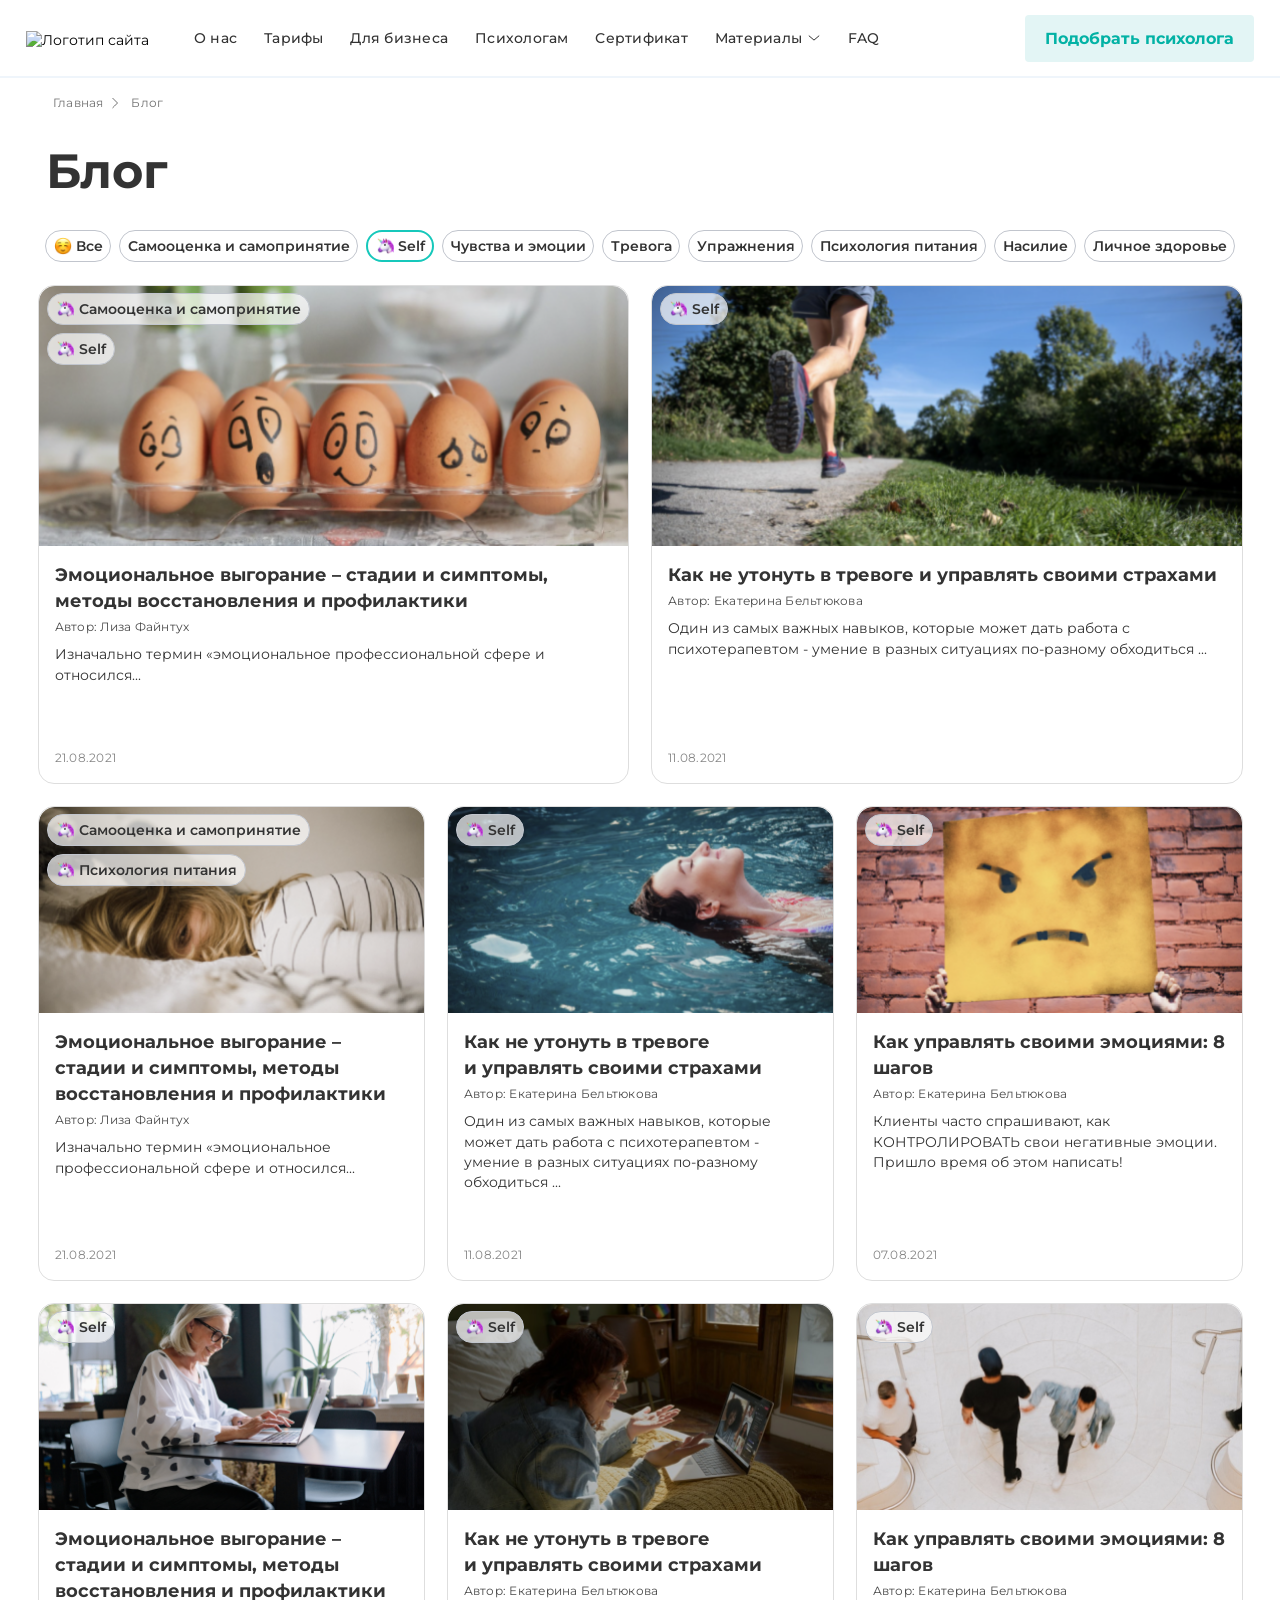
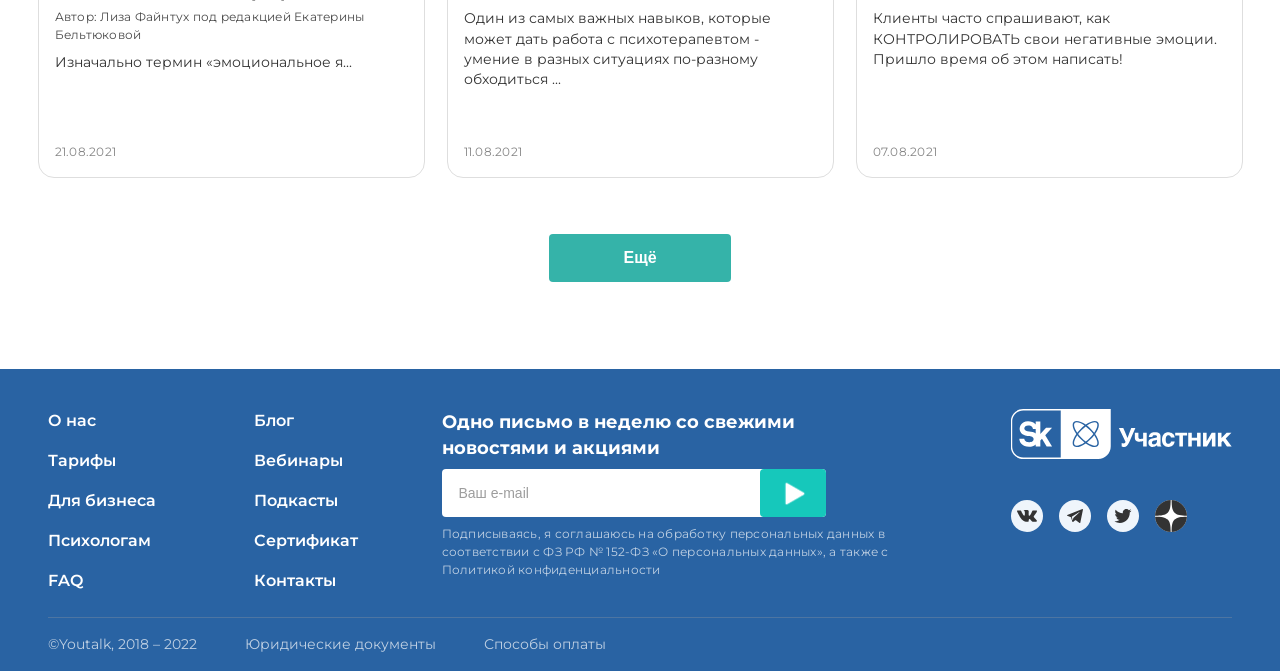
==== index.html @ e97cfcea "initial commit" ====
﻿<!DOCTYPE html>
<html lang="ru">
<head>
    <meta charset="UTF-8">
    <meta name="viewport" content="width=device-width, initial-scale=1.0">
    <title>YouTalk</title>
    <link rel="preconnect" href="https://fonts.googleapis.com">
    <link rel="preconnect" href="https://fonts.gstatic.com" crossorigin>
    <link href="https://fonts.googleapis.com/css2?family=Montserrat:ital,wght@0,100;0,200;0,300;0,400;0,500;0,600;0,700;0,800;0,900;1,100;1,200;1,300;1,400;1,500;1,600;1,700;1,800;1,900&display=swap" rel="stylesheet">
    <link rel="stylesheet" href="./css/header.css">
    <link rel="stylesheet" href="./css/index.css">
    <link rel="stylesheet" href="./css/footer.css">
</head>
<body>
    <header>
        <div class="header">
            <div class="header__logo-container">
                <img src="assets/youtalk.svg" alt="Логотип сайта" class="header__site-logo">
            </div>
            <div class="header__adaptive-container " id="adaptive-container">
                <nav class="header__navbar">
                    <ul>
                        <li><a href="">О нас</a></li>
                        <li><a href="">Тарифы</a></li>
                        <li><a href="">Для бизнеса</a></li>
                        <li><a href="">Психологам</a></li>
                        <li><a href="">Сертификат</a></li>
                        <li><a href="">Материалы <img src="assets/dropdown-item.svg" alt="" class="dropdown-item"></a>
                            <div class="header__dropdown">
                                <a href="" class="header__dropdown-link">Ссылка 1</a>
                                <a href="" class="header__dropdown-link">Ссылка 2</a>
                                <a href="" class="header__dropdown-link">Ссылка 3</a>
                            </div>
                        </li>
                        <li><a href="">FAQ</a></li>
                    </ul>
                </nav>
                <button class="header__btn">Подобрать психолога</button>
            </div>
            <div class="header__adaptive-link"><img src="assets/Vector.svg" alt="Кнопка дял демонстрации ссылок навигации сайта"></div>
        </div>
    </header>
    <main>
        <div class="main__nav">
            <a href="">Главная</a>
            <img src="assets/right.svg" alt="Следующая страница">
            <a href="index.html">Блог</a>
        </div>
        <h1 class="main__title">Блог</h1>
        <div class="category-container">
            <div class="category-container__category"><img src="assets/smiling-face_263a-fe0f.png" alt="Милый смайлик"> Все</div>
            <div class="category-container__category">Самооценка и самопринятие</div>
            <div class="category-container__category"><img src="assets/unicorn_1f984.png" alt="Смайлик единорога">Self</div>
            <div class="category-container__category">Чувства и эмоции</div>
            <div class="category-container__category">Тревога</div>
            <div class="category-container__category">Упражнения</div>
            <div class="category-container__category">Психология питания</div>
            <div class="category-container__category">Насилие</div>
            <div class="category-container__category">Личное здоровье</div>
        </div>
        <section class="card-container">
            <a href="article.html">
                <article class="card">
                    <img src="assets/Rectangle.png" alt="Обложка карточки статьи" class="card__card-img">
                    <img src="assets/Rectangle (6).png" alt="Обложка карточки статьи" class="card__card-img ip">
                    <img src="assets/Rectangle (8).png" alt="Обложка карточки статьи" class="card__card-img im">
                    <img src="assets/Rectangle (10).png" alt="Обложка карточки статьи" class="card__card-img i11">
                    <img src="assets/Rectangle (14).png" alt="Обложка карточки статьи" class="card__card-img is">
                    <div class="card__text-container">
                        <h3 class="card__title">Эмоциональное выгорание &ndash; стадии и симптомы, методы восстановления и профилактики</h3>
                        <p class="card__author">Автор: Лиза Файнтух</p>
                        <p class="card__description">Изначально термин «эмоциональное профессиональной сфере и относился...</p>
                    </div> 
                    <p class="card__date">21.08.2021</p>
                    <div class="card__category-container">
                        <div class="card__category"><img src="assets/unicorn_1f984.png" alt="Смайлик единорога">Самооценка и самопринятие</div>
                        <div class="card__category"><img src="assets/unicorn_1f984.png" alt="Смайлик единорога">Self</div>
                    </div>
                </article>
            </a>
            <a href="article.html">
                <article class="card">
                    <img src="assets/Rectangle (1).png" alt="Обложка карточки статьи" class="card__card-img">
                    <img src="assets/Rectangle (7).png" alt="Обложка карточки статьи" class="card__card-img ip">
                    <img src="assets/Rectangle (9).png" alt="Обложка карточки статьи" class="card__card-img im">
                    <img src="assets/Rectangle (11).png" alt="Обложка карточки статьи" class="card__card-img i11"> 
                    <img src="assets/Rectangle (13).png" alt="Обложка карточки статьи" class="card__card-img is">
                    <div class="card__text-container">
                        <h3 class="card__title">Как не утонуть в тревоге и управлять своими страхами</h3>
                        <p class="card__author">Автор: Екатерина Бельтюкова</p>
                        <p class="card__description">Один из самых важных навыков, которые может дать работа с психотерапевтом - умение в разных ситуациях по-разному обходиться ...</p>
                    </div>
                    <p class="card__date">11.08.2021</p>
                    <div class="card__category-container">
                        <div class="card__category"><img src="assets/unicorn_1f984.png" alt="Смайлик единорога">Self</div>
                    </div>
                </article>
            </a>
            <a href="article.html">
                <article class="card">
                    <img src="assets/Image (2).png" alt="Обложка карточки статьи" class="card__card-img">
                    <div class="card__text-container">
                        <h3 class="card__title">Эмоциональное выгорание &ndash; стадии и симптомы, методы восстановления и профилактики</h3>
                        <p class="card__author">Автор: Лиза Файнтух</p>
                        <p class="card__description">Изначально термин «эмоциональное профессиональной сфере и относился...</p>
                    </div>
                    <p class="card__date">21.08.2021</p>
                    <div class="card__category-container">
                        <div class="card__category"><img src="assets/unicorn_1f984.png" alt="Смайлик единорога">Самооценка и самопринятие</div>
                        <div class="card__category"><img src="assets/unicorn_1f984.png" alt="Смайлик единорога">Психология питания</div>
                    </div>
                </article>
            </a>
            <a href="article.html">
                <article class="card">
                    <img src="assets/Rectangle (2).png" alt="Обложка карточки статьи" class="card__card-img">
                    <div class="card__text-container">
                        <h3 class="card__title">Как не утонуть в тревоге <br>и управлять своими страхами</h3>
                        <p class="card__author">Автор: Екатерина Бельтюкова</p>
                        <p class="card__description">Один из самых важных навыков, которые может дать работа с психотерапевтом - умение в разных ситуациях по-разному обходиться ...</p>
                    </div>
                    <p class="card__date">11.08.2021</p>
                    <div class="card__category-container">
                        <div class="card__category"><img src="assets/unicorn_1f984.png" alt="Смайлик единорога">Self</div>
                    </div>
                </article>
            </a>
            <a href="article.html">
                <article class="card">
                    <img src="assets/Rectangle (3).png" alt="Обложка карточки статьи" class="card__card-img">
                    <div class="card__text-container">
                        <h3 class="card__title">Как управлять своими эмоциями: 8 шагов</h3>
                        <p class="card__author">Автор: Екатерина Бельтюкова</p>
                        <p class="card__description">Клиенты часто спрашивают, как КОНТРОЛИРОВАТЬ свои негативные эмоции. Пришло время об этом написать!</p>
                    </div>
                    <p class="card__date">07.08.2021</p>
                    <div class="card__category-container">
                        <div class="card__category"><img src="assets/unicorn_1f984.png" alt="Смайлик единорога">Self</div>
                    </div>
                </article>
            </a>
            <a href="article.html">
                <article class="card">
                    <img src="assets/Rectangle (4).png" alt="Обложка карточки статьи" class="card__card-img">
                    <div class="card__text-container">
                        <h3 class="card__title">Эмоциональное выгорание &ndash; стадии и симптомы, методы восстановления и профилактики</h3>
                        <p class="card__author">Автор: Лиза Файнтух под редакцией  Екатерины Бельтюковой</p>
                        <p class="card__description">Изначально термин «эмоциональное я...</p>
                    </div>
                    <p class="card__date">21.08.2021</p>
                    <div class="card__category-container">
                        <div class="card__category"><img src="assets/unicorn_1f984.png" alt="Смайлик единорога">Self</div>
                    </div>
                </article>
            </a>
            <a href="article.html">
                <article class="card">
                    <img src="assets/Image (3).png" alt="Обложка карточки статьи" class="card__card-img">
                    <div class="card__text-container">
                        <h3 class="card__title">Как не утонуть в тревоге <br>и управлять своими страхами</h3>
                        <p class="card__author">Автор: Екатерина Бельтюкова</p>
                        <p class="card__description">Один из самых важных навыков, которые может дать работа с психотерапевтом - умение в разных ситуациях по-разному обходиться ...</p>
                    </div>
                    <p class="card__date">11.08.2021</p>
                    <div class="card__category-container">
                        <div class="card__category"><img src="assets/unicorn_1f984.png" alt="Смайлик единорога">Self</div>
                    </div>
                </article>
            </a>
            <a href="article.html">
                <article class="card">
                    <img src="assets/Image (4).png" alt="Обложка карточки статьи" class="card__card-img">
                    <div class="card__text-container">
                        <h3 class="card__title">Как управлять своими эмоциями: 8 шагов</h3>
                        <p class="card__author">Автор: Екатерина Бельтюкова</p>
                        <p class="card__description">Клиенты часто спрашивают, как КОНТРОЛИРОВАТЬ свои негативные эмоции. Пришло время об этом написать!</p>
                    </div>
                    <p class="card__date">07.08.2021</p>
                    <div class="card__category-container">
                        <div class="card__category"><img src="assets/unicorn_1f984.png" alt="Смайлик единорога">Self</div>
                    </div>
                </article>
            </a>
        </section>
        <div class="main__btn-container">
            <button class="main__btn">Ещё</button>
        </div>
    </main>
    <footer>
        <div class="footer-container">
            <div class="footer-container__top-links">
                <nav class="footer-container__nav-footer">
                    <ul>
                        <div class="footer-container__left-col">
                            <li class="footer-container__nav-item"><a href="" class="footer-container__nav-link">О нас</a></li>
                            <li class="footer-container__nav-item"><a href="" class="footer-container__nav-link">Тарифы</a></li>
                            <li class="footer-container__nav-item"><a href="" class="footer-container__nav-link">Для бизнеса</a></li>
                            <li class="footer-container__nav-item"><a href="" class="footer-container__nav-link">Психологам</a></li>
                            <li class="footer-container__nav-item"><a href="" class="footer-container__nav-link">FAQ</a></li>
                        </div>
                        <div class="footer-container__right-col">
                            <li class="footer-container__nav-item"><a href="" class="footer-container__nav-link">Блог</a></li>
                            <li class="footer-container__nav-item"><a href="" class="footer-container__nav-link">Вебинары</a></li>
                            <li class="footer-container__nav-item"><a href="" class="footer-container__nav-link">Подкасты</a></li>
                            <li class="footer-container__nav-item"><a href="" class="footer-container__nav-link">Сертификат</a></li>
                            <li class="footer-container__nav-item"><a href="" class="footer-container__nav-link">Контакты</a></li>
                        </div>
                    </ul>
                </nav>
                <div class="footer-container__input-group">
                    <label for="FormEmail" class="footer-container__input-label">Одно письмо в неделю со свежими новостями и акциями</label>
                    <div class="footer-container__input-container">
                        <input type="email" placeholder="Ваш e-mail" id="FormEmail" class="footer-container__input">
                        <button type="submit" class="footer-container__btn">
                            <img src="assets/icons8-clip-91.png" alt="Кнопка 'Отправить данные' ">        
                        </button>
                    </div>
                    <p class="footer-container__input-description">Подписываясь, я соглашаюсь на обработку персональных данных в соответствии с ФЗ РФ № 152-ФЗ «О персональных данных», а также с Политикой конфиденциальности</p>
                </div>
                <div class="footer-container__member-container">
                    <img src="assets/sk.svg" alt="">
                    <div class="footer-container__social-container">
                        <div><a href="https://vk.com/" target="_blank"><img src="assets/Frame.svg" alt="Ссылка на сайт 'VK' " class="footer-container__socicon"></a></div>
                        <div><a href="https://web.telegram.org/k/" target="_blank"><img src="assets/Frame (1).svg" alt="Ссылка на сайт 'Telegram'" class="footer-container__socicon"></a></div>
                        <div><a href="https://twitter.com/" target="_blank"><img src="assets/Frame (2).svg" alt="Ссылка на сайт 'Twitter' " class="footer-container__socicon"></a></div>
                        <div><a href="https://dzen.ru/" target="_blank"><img src="assets/Frame (3).svg" alt="Ссылка на сайт 'Яндекс Дзен' " class="footer-container__socicon"></a></div>
                    </div>
                </div>
            </div>
            <div class="footer-container__bottom-links">
                <div class="footer-container__ps">&copy;Youtalk, 2018 &ndash; 2022</div>
                <a href="" class="footer-container__link">Юридические документы</a>
                <a href="" class="footer-container__link">Способы оплаты</a>
            </div>
        </div>
    </footer>
</body>
</html>
---- css/header.css ----
header {
    height: 76px;
    border-bottom: 0.195vmax solid #EFF5FB;
    width: 100vw;
}
.header {
    display: flex;   
    justify-content: center;
    align-items: center;
    height: 100%; 
    width: 100%;
    gap: 3.54vw;
}
.header__adaptive-container { 
    display: flex; 
    gap: 11.39vw;
}
.header__logo-container > img { 
    margin-top: 4px;
}
.header__navbar { 
    align-self: center; 
}
.header__navbar > ul {
    display: flex;
    flex-flow: row nowrap;
    list-style: none;
    white-space: nowrap;
    gap: 2.1vw;
    padding: 0; 
}

.header__navbar > ul > li > a {
    text-decoration: none;
    color: #333;
    font-weight: 500;
    font-size: 1rem;
    letter-spacing: 0.25px;
}
.header__navbar ul li:nth-last-of-type(2) > a {
    display: flex;
    gap: 5px;
}
.header__btn { 
    align-self: center;
    white-space: nowrap;
    color: #03B2A5;
    background-color: #E3F5F5;
    padding: 14px 20px;
    border: none;
    font-family: 'Montserrat';
    font-size: 16px;
    font-weight: 700;
    border-radius: 4px;
     
}
.header__btn:hover {
    background-color: #daecec;
    cursor: pointer;
}
.header__dropdown  {
    display: none;
    position: absolute;
    top: 1.2vw;
    background-color: #f9f9f9;
    min-width: 9vw;
    z-index: 1;
}
.header__dropdown a {
    color: black;
    padding: 12px 16px;
    text-decoration: none;
    display: block;
}
.dropdown-item {
    width: 14px;  
}
.header__dropdown  a:hover {background-color: #f1f1f1}
.header__navbar > ul >li:nth-last-of-type(2):hover .header__dropdown {
    display: block;
}  
.header__navbar > ul >li:nth-last-of-type(2):active .header__dropdown {
    display: block;
}
.header__adaptive-link {
    display: none;
}  
@media screen and (max-width: 1160px)  {
    header {
        height: 76px;
    }
    .header__adaptive-container {
        gap: 8vw;
    }
    .header__navbar {
        left: 0vw; 
    }
    .header__navbar > ul {
        gap: 1.5vw;
    }
    .header__btn {
        left: 3.5vw;
    } 
}
@media screen and (max-width: 1025px) { 
    .header {
        gap: 3.4vw;
    }
    .header__adaptive-container {
        gap: 2.9vw !important;
    }
    .header__navbar > ul {
        gap: 16px;
    }
} 
@media screen and (max-width: 965px)   {

    .header__adaptive-link {
        display: inherit;
        position: absolute;
        right: 33px;
        z-index: 2;
        width: 18px;
        height: 14px;
    }
    .header {
        justify-content: flex-start;
    }
    .header__logo-container {
        right: 0;
        position: relative;
        left: 20px;
    } 
    .header__adaptive-container {
        display: none;
    }
    .active {
        display: flex;
        flex-direction: column;
        position: fixed;
        left: 0;
        top: 0vw;
        height: 100vh;
        z-index: 2;
        background-color: #fff;
        width: 100vw;  
        
    }
    .header__navbar > ul {
        flex-direction: column; 
        gap: 4vmax;
        width: min-content;
        align-items: baseline;
        margin-top: 10vw;
    }  
    .header__btn {
       
        width: min-content;
        margin-top: 5vw;
    } 
}
@media screen and (max-width: 455px) {
    header {
        height: 72px;
    }
    .header {
        width: 100vw;
    }
    .header__site-logo {
        height: 34px ;
        width: 48px;
    }
    .header__logo-container {
        left: 24px;
    }
    .header__adaptive-link {
        right: 35px;
    }
}
@media screen and (max-width: 321px ) {
    header {
        height: 56px;
    }
    .header__logo-container {
        left: 16px;
        margin-top: 3px;
    }
    .header__adaptive-link {
        right: 17px;
    }
 
}
---- css/index.css ----
body {
    margin: 0;
    background: #fff;
    font-family: 'Montserrat';
    overflow-x: hidden;
}
html {
    font-size: 14px;
}

main { 
    display: flex;
    flex-flow: column nowrap;  
    justify-content: center;
    margin: 0 auto;
    max-width: 1205px;
    /*background: linear-gradient(180deg, rgb(255, 255, 255) 13.8%, rgb(239, 245, 251) 1%);*/
}
.main__nav {
    display: flex;
    flex-flow: row nowrap;
    gap: 8px;
    position: relative;
    top: 16px;
    justify-content: flex-start;
    left: 1.2vw;
    width: fit-content; 
} 
.main__nav a {
    text-decoration: none;
    color: rgba(51, 51, 51, 0.70);
    font-size: 12px;
    font-weight: 400;
    letter-spacing: 0.25px;
    line-height: 150%;
}
.main__nav img {
    margin-left: -4.25px;
}
.main__title {
    color: var(--text-primary, #333);
    font-size: 48px;
    font-weight: 700;
    line-height: 56px; 
    position: relative;
    top: 15px;
    display: flex;
    width: 90%;
    left: 0.7vw;
}
.category-container {
    display: flex;
    justify-content: flex-start;
    margin: 0 auto;
    flex-flow: row wrap;
    gap: 8px;
    position: relative;
    top: 14px;
 
}

.category-container__category {
    color: #333; 
    font-size: 14px; 
    font-weight: 600;
    padding: 5px 7.5px;
    border-radius: 24px;
    border: 1px solid #C1C5CD;
    display: flex;
    align-items: center; 
}
.category-container__category img {
    width: 18px ;
    height: 18px ;
}
.category-container__category:hover {
    border: 1px solid #16C8BB;
    outline: 1px solid #16C8BB;
    cursor: pointer;
}
.category-container__category:nth-of-type(3), .category-container__category:nth-of-type(3):hover {
    border: 2px solid #16C8BB;
    outline: none;
}
.category-container__category:nth-of-type(1),.category-container__category:nth-of-type(3) {
    gap: 4px;
}
.card-container > a {
    text-decoration: none;
}
.ip, .im, .i11, .is {
    display: none;
}
.card__title {
    color: var(--text-primary, #333);
    font-size: 18px; 
    font-weight: 700;
    line-height: 26px;  
    margin: 0;
    position: relative;
    top: 11px;
}
.card__author {
    color: #494949; 
    font-size: 12px; 
    font-weight: 400;
    line-height: 1.5em;  
    letter-spacing: 0.25px;
    margin: 0;
    position: relative;
    top: 15px;
}
.card__description {
    color: var(--text-primary, #333); 
    font-size: 14px; 
    font-weight: 400;
    line-height: 1.45em;  
    margin: 0;
    position: relative;
    top: 23px;
}
.card__date {
    color: #868686; 
    font-size: 12px; 
    font-weight: 400;
    line-height: 1.5em; 
    letter-spacing: 0.25px;
    position: absolute;
    bottom: 16px;
    left: 16px;
    margin: 0;
}
.card {
    height: 475px;
    width: 384px;
    border: 1px solid #DEDEDE;
    border-radius: 16px;
    position: relative; 
}
.card-container > a:nth-of-type(1) > .card, .card-container > a:nth-of-type(2) > .card {
    width: 588px ;
    height: 499px; 
}
.card-container > a:nth-of-type(1) > .card > .card__card-img, .card-container > a:nth-of-type(2) > .card > .card__card-img {
    width: 100%;
    height: 52%;
} 
.card-container > a:active > .card {
    border-radius: 16px; 
    border: 1px solid #16C8BB;
    outline: 2px solid #16C8BB;
}
.card-container > a:active {
    border-radius: 16px; 
    border: 1px solid #16C8BB;
    outline: 2px solid #16C8BB; 
}
.card-container > a:focus-visible {
    border-radius: 16px; 
    border: 1px solid #16C8BB;
    outline: 2px solid #16C8BB; 
}
.card-container > a:focus-visible > .card {
    border: 1px solid #16C8BB;
    border-radius: 16px;
} 
.card-container {
    display: flex;
    flex-flow: row wrap;
    justify-content: center;
    gap: 22px;
    position: relative;
    top: 37px;
    left: 10px;
    margin: 0 auto;
    max-width: 1205px;
}
.card__card-img {
    width: 100%;
    height: 54.5%;
    border-radius: 16px 16px 00 00 ;
    object-fit:cover;
}
.card__text-container {
    width: 93%;
    position: relative;
    left: 16px;
}
.card__category {
    color: #333; 
    font-size: 14px; 
    font-weight: 600; 
    background-color: #ffffffb3;
    display: flex;
    align-items: center;
    gap: 5px;
    padding: 6px 8px;
    border-radius: 24px;
    border: 1px solid #C1C5CD;
    width: fit-content;
}
.card__category img {
    width: 18px !important;
    height: 18px !important; 
}
.card__category-container {
    display: flex;
    flex-flow: column nowrap;
    gap: 8px;
    position: absolute;
    top: 7px;
    left: 8px;
}
.main__btn {
    font-size: 'Montserrat', sans-serif;
    color: #FFF;
    font-size: 16px; 
    font-weight: 700;
    line-height: 24px;
    border-radius: 4px;
    background: var(--Primary-400, #35B3A9);
    border: none;
    width: 182px;
    height: 48px;
}
.main__btn:hover {
    background-color: #37a39a;
    cursor: pointer;
}
.main__btn-container {
    display: flex;
    justify-content: center;
    position: relative;
    top: 93px;
}

@media screen and (max-width: 1025px) {
    body::-webkit-scrollbar {
        width: 2px; 
    }
    body::-webkit-scrollbar-track {
        background: rgb(255, 255, 255);     
    }
    body::-webkit-scrollbar-thumb {
        background-color: rgb(99, 99, 99);    
        border-radius: 20px;       
    }
    .main__nav {
        top: 13.5px;
    }
    main {
        width: 96vw;
    }
    .main__title {
        left: 1.25vw;
        top: 22px;
    }
    .card-container {
        left: 0;
        top: 47.3px;
        gap: 24px;
    }
    .category-container {
        padding-left: 1.1vw;
        top: 21.5px;
    }
    .card-container > a:nth-of-type(1) > .card , .card-container > a:nth-of-type(2) > .card {
        width: 468px;
        height: 499px;  
    }
    .card-container > a:nth-of-type(1) > .card > .card__card-img, .card-container > a:nth-of-type(2) > .card > .card__card-img {
        display: none;
    }
    .card-container > a:nth-of-type(1) > .card > .ip, .card-container > a:nth-of-type(2) > .card > .ip {
        display: inherit;
    }
    .card {
        width: 304px;
        height: 458px;
    }
    .card__card-img {
        height: 45%;
        width: 100%;
    }   
    .main__btn-container {
        top: 80px;
    } 
}
@media screen and (max-width: 769px) {
    .category-container {
        padding-left: 5px;
    }
    .main__nav {
        left: 5px;
    }
    .main__title {
        left: 6px;
        top: 23px;
    }
    .card-container > a:nth-of-type(1) > .card , .card-container > a:nth-of-type(2) > .card {
        width: 94.79vw;
        height: 599px;  
    }
    .card-container > a:nth-of-type(1) > .card > .card__card-img, .card-container > a:nth-of-type(2) > .card > .card__card-img {
        height: 67.3%;
        display: none;
    } 
    .card-container > a:nth-of-type(1) > .card > .im, .card-container > a:nth-of-type(2) > .card > .im {
        display: inherit ;
    }

    .card-container {
        top: 48px;
    }
    .card {
        width: 352px;
        height: 446px;
    }
    
}
@media screen and (max-width: 455px) {
    .main__nav {
        left: 20px;
    }
    .main__title {
        font-size: 32px;
        top: 15.5px;
        left: 20px;
    }
    main {
        width: 100%;
    }
    .category-container {
        flex-flow: row nowrap;
        white-space: nowrap;
        overflow-y: scroll;
        width: 94%;
        padding: 0;
        top: 10px;
        left: 20px;
        margin: 0;
        
    }
    .card-container > a:nth-of-type(1) > .card > .card__card-img, .card-container > a:nth-of-type(2) > .card > .card__card-img {
        display: none; 
    }
    .card-container > a:nth-of-type(1) > .card > .i11, .card-container > a:nth-of-type(2) > .card > .i11 {
        display: inherit; 
        height: 44%;
    }
    
    .card {
        height: 466px !important;
        width: 90.34vw !important;
    }
    .card__card-img {
        height: 44.5%;
    }
    .card__text-container {
        top: 6px;
    }
    .card-container {
        top: 25px;
        gap: 16px;
    }
    .main__btn-container {
        top: 60px;
    } 
    
    .category-container__category > img {
        width: 18px;
        height: 18px;
    }
    .card__category > img {
        width: 18px;
        height: 18px;
    }
    
}
@media screen and (max-width:321px) {
    .main__nav {
        top: 23.25px;
        left: 16px;
    }
    .main__title {
        font-size: 24px;
        left: 16px;
        top: 20px;
    }
    .category-container {
        left: 15px;
        top: 15px;
    }
    .card {
        width: 90vw;
        height: 530px !important;
    }    
    .card-container > a:nth-of-type(1) > .card > .card__card-img, .card-container > a:nth-of-type(2) > .card > .card__card-img {
        display: none;
        height: 42%;
    }
    .card-container > a:nth-of-type(1) > .card > .is, .card-container > a:nth-of-type(2) > .card > .is{
        display: inherit; 
    }

    .card__category > img {
        width: 18px;
        height: 18px;
    }
    .card-container {
        top: 40px;
    }
    
    .category-container__category > img {
        width: 18px ;
        height: 18px ;
        
    }
}

/* Adaptive hardening for narrow viewports. */
@media screen and (max-width: 769px) {
    main {
        width: 100%;
    }

    .card-container {
        width: min(100% - 32px, 728px);
        margin-left: auto;
        margin-right: auto;
        justify-content: center;
    }

    .card {
        width: 100%;
        max-width: 352px;
    }

    .card__card-img {
        width: 100%;
        max-width: 100%;
        object-fit: cover;
    }
}

@media screen and (max-width: 455px) {
    .card-container {
        width: calc(100% - 32px);
    }

    .card {
        max-width: none;
        width: 100%;
    }

    .category-container {
        width: calc(100% - 16px);
        margin-left: auto;
        margin-right: auto;
    }
}

/* Stable card layout: keeps article cards clickable and prevents text/date overlap. */
.card-container {
    display: grid;
    grid-template-columns: repeat(6, minmax(0, 1fr));
    width: 100%;
    left: 0;
    align-items: stretch;
}

.card-container > a {
    display: block;
    color: inherit;
    grid-column: span 2;
    min-width: 0;
}

.card-container > a:nth-of-type(1),
.card-container > a:nth-of-type(2) {
    grid-column: span 3;
}

.card-container > a > .card,
.card-container > a:nth-of-type(1) > .card,
.card-container > a:nth-of-type(2) > .card {
    display: flex;
    flex-direction: column;
    width: 100%;
    max-width: none;
    height: auto;
    min-height: 475px;
    box-sizing: border-box;
    overflow: hidden;
}

.card-container > a:nth-of-type(1) > .card,
.card-container > a:nth-of-type(2) > .card {
    min-height: 499px;
}

.card__card-img,
.card-container > a:nth-of-type(1) > .card > .card__card-img,
.card-container > a:nth-of-type(2) > .card > .card__card-img {
    flex: 0 0 206px;
    width: 100%;
    height: 206px;
}

.card-container > a:nth-of-type(1) > .card > .card__card-img,
.card-container > a:nth-of-type(2) > .card > .card__card-img {
    flex-basis: 260px;
    height: 260px;
}

.card__text-container {
    width: auto;
    left: auto;
    top: auto;
    padding: 16px 16px 0;
    box-sizing: border-box;
}

.card__title,
.card__author,
.card__description {
    top: auto;
}

.card__author {
    margin-top: 4px;
}

.card__description {
    margin-top: 8px;
}

.card__date {
    position: static;
    margin-top: auto;
    padding: 12px 16px 16px;
}

@media screen and (max-width: 1025px) {
    .card-container {
        grid-template-columns: repeat(6, minmax(0, 1fr));
    }

    .card-container > a > .card,
    .card-container > a:nth-of-type(1) > .card,
    .card-container > a:nth-of-type(2) > .card {
        width: 100%;
        height: auto;
        max-width: none;
    }
}

@media screen and (max-width: 769px) {
    .card-container {
        grid-template-columns: repeat(2, minmax(0, 1fr));
        width: calc(100% - 32px);
    }

    .card-container > a {
        grid-column: span 1;
    }

    .card-container > a:nth-of-type(1),
    .card-container > a:nth-of-type(2) {
        grid-column: span 2;
    }

    .card-container > a:nth-of-type(1) > .card,
    .card-container > a:nth-of-type(2) > .card {
        min-height: 599px;
    }

    .card-container > a:nth-of-type(1) > .card > .card__card-img,
    .card-container > a:nth-of-type(2) > .card > .card__card-img {
        flex-basis: 404px;
        height: 404px;
    }
}

@media screen and (max-width: 455px) {
    .card-container {
        grid-template-columns: 1fr;
        width: calc(100% - 32px);
        left: 0;
    }

    .card-container > a,
    .card-container > a:nth-of-type(1),
    .card-container > a:nth-of-type(2) {
        grid-column: span 1;
    }

    .card-container > a > .card,
    .card-container > a:nth-of-type(1) > .card,
    .card-container > a:nth-of-type(2) > .card {
        width: 100% !important;
        min-height: 466px;
    }

    .card__card-img,
    .card-container > a:nth-of-type(1) > .card > .card__card-img,
    .card-container > a:nth-of-type(2) > .card > .card__card-img {
        flex-basis: 206px;
        height: 206px;
    }
}
---- css/footer.css ----
footer {
    background: #2963A3; 
    top: 180px;
    position: relative;
    width: 100vw;  
} 
.footer-container {
    display: flex;
    flex-flow: column nowrap;
    flex-basis: content;  
    margin: 0 auto;
    width: fit-content;
}
.footer-container__nav-link {  
    font-size: 16px;
    font-weight: 600;
    line-height: 24px; 
    color: #FFF;
    text-decoration: none;
    white-space: nowrap;
}
.footer-container__nav-item {
    list-style: none;
    width: fit-content;
}
.footer-container__nav-footer > ul {
    display: flex;
    flex-flow: row nowrap;
    width: 100%;
    padding: 0;
    margin: 0;
    
    justify-content: space-between;
}
.footer-container__nav-footer {
    width: 310px;
    display: flex;
    
}
.footer-container__right-col,.footer-container__left-col {
    display: flex;
    flex-flow: column nowrap;
    gap: 16px;
} 
.footer-container__input-label {
    color: #FFF; 
    font-size: 18px;
    font-weight: 700;
    line-height: 26px;
    display: block; 
    width: 90%;
}
.footer-container__input-container {
    width: 384px;
    height: 48px;
    background-color: #FFF;
    display: flex;
    align-items: stretch;
    position: relative;
    border-radius: 4px;
    margin: 8px 0 ;
}
.footer-container__input{
    width: 75%;
    position: relative;
    left: 15px;
    border: 0;
    outline: 0;
}
.footer-container__input::placeholder {
    color: #9d9d9d; 
    font-size: 14px;
    font-weight: 400;
    line-height: 20px; 

}
.footer-container__btn {
    background-color: #16C8BB;
    border: none; 
    position: absolute;
    right: 0;
    top: 0;
    padding: 0;
    border-radius: 4px;
    width: 17%; 
    display: flex;
    justify-content: center;
    align-items: center;
    height: 100%;
}
.footer-container__btn > img {
    height: 45px;
}
.footer-container__btn:hover {
    background-color: #13ada3;
    cursor: pointer;
}
.footer-container__input-description { 
    font-size: 12px;
    font-weight: 400;
    line-height: 1.5em;
    letter-spacing: 0.25px;
    color: #FFF;
    opacity: 0.7;
    margin: 0;
}
.footer-container__input-group {
    width: 486px;
   
}
.footer-container__social-container > div:nth-of-type(1) > .footer-container__socicon {
    width: 20px;
    height: 11.82px;
}
.footer-container__social-container > div:nth-of-type(2) > .footer-container__socicon {
    width: 16px;
    height: 14.12px;
}

.footer-container__social-container > div:nth-of-type(3) > .footer-container__socicon {
    width: 17px;
    height: 13.81px;
}
.footer-container__social-container > div:nth-of-type(4) > .footer-container__socicon {
    width: 32px;
    height: 32px;
}
.footer-container__social-container > div {
    width: 32px;
    height: 32px;
    background-color: #EFF5FB;
    border-radius: 60px; 
}
.footer-container__social-container > div > a {
    width: 100%;
    height: 100%;
    display: flex;
    align-items: center;
    justify-content: center;

}
.footer-container__social-container {
    display: flex;
    gap: 16px;  
    margin-top: 37px;
}
 
.footer-container__top-links {
    display: flex;
    flex-flow: row wrap;
    gap: 6.5vw;
    padding-bottom: 24px;
    border-bottom: 1px solid rgba(158, 158, 158, 0.3);
    margin-top: 40px;
}
.footer-container__ps {
    color: #FFF;
    opacity: 0.7; 
    font-size: 14px;
    font-weight: 400;
    line-height: 20px;  
}
.footer-container__link {
    color: #FFF;
    opacity: 0.7;
    font-size: 14px;
    font-weight: 400;
    line-height: 20px;
    text-decoration: none; 
}
.footer-container__bottom-links {
    display: flex;
    flex-flow: row wrap;
    margin: 16px 0 17px 0;
    gap: 48px;
}
@media screen and (max-width:1160px) {
    .footer-container {
        width: 95%;
    }
}
@media screen and (max-width: 1025px)  {
    footer {
        top: 160px;
    }
    .footer-container__nav-footer {
        width: 247px;
    }
    .footer-container__input-group {
        width: 450px;
        margin: 0;
        margin-top: 2px;
    }
    .footer-container {
        width: 94.6%;
    }
    .footer-container__top-links {
        gap: 2.05vw;
        row-gap: 26px; 
        padding-left: 8px;
    }
    .footer-container__btn > img {
        height: 45px;
    }
    .footer-container__social-container > div > a {
        width: 100%;
        height: 100%;
        display: flex;
        align-items: center;
        justify-content: center;
    }
}
@media screen and (max-width: 769px) {
    footer {
        top: 130px;
    }
    .footer-container__nav-footer {
        margin: 0; 
    }
    .footer-container {
        width: 95%;
    }
    .footer-container__top-links {
        margin-top: 36px; 
        gap: 31px;
        padding-left: 0; 
        row-gap: 3.39vw;
    }
    .footer-container__input-group {
        margin: 0;

    }
    .footer-container__bottom-links {
        margin: 16px 0 23px 0;
        gap: 52px;
    }
    .footer-container__member-container {
        margin: 0;
    }
    .category-container__category > img {
        width: 18px ;
        height: 18px ;
    }
    .card__category > img {
        width: 18px;
        height: 18px;
    }
    .footer-container__btn > img {
        height: 45px;
    }
    .footer-container__social-container > div > a {
        width: 100%;
        height: 100%;
        display: flex;
        align-items: center;
        justify-content: center;
    }
}
@media screen and (max-width: 455px) {
    .footer-container__nav-footer > ul {
        column-gap:0 ;
        width: 100%; 
    }
    .footer-container__nav-footer {
        width: 100%;  
    }
    .footer-container__top-links {
        margin-top: 26px;
        column-gap: 23px;
        row-gap: 23px;
    }
    .footer-container__bottom-links {
        flex-flow: column nowrap;
        gap: 20px;
        margin-bottom: 45px;
    }
    .footer-container {
        width: 91%; 
    }
    .footer-container__social-container {
        margin-top: 35px;
    }
    .footer-container__input-container{
        margin: 8px 0 12px 0;
        width: 375px;
        width: 100%;
    }
    .footer-container__btn {
        width: 14.5%;
    }
    .footer-container__input-label {
        width: 99%;
    }
    .footer-container__social-container {
        margin-top: 15px;
    }
    .footer-container__btn > img {
        height: 45px;
    }
    .footer-container__social-container > div > a {  
        width: 100%;
        height: 100%;
        display: flex;
        align-items: center;
        justify-content: center;
    }
}
@media screen and (max-width:321px) {
    .footer-container__nav-footer {
        width: 288px;
    }
    .footer-container__bottom-links {
        margin-bottom: 37px;
    }
    .footer-container {
        width: 89%;
    }
    .footer-container__btn {
        display: none;
    }
    .footer-container__input {
        width: 89%;
    }
    .footer-container__input-group {
        width: 100%;
    }
    .footer-container__btn > img {
        height: 45px;
    }
    .footer-container__social-container > div > a  {  
        width: 100%;
        height: 100%;
        display: flex;
        align-items: center;
        justify-content: center;
    }
}

/* Prevent footer form and columns from overflowing narrow screens. */
@media screen and (max-width: 769px) {
    .footer-container,
    .footer-container__top-links,
    .footer-container__input-group,
    .footer-container__input-container,
    .footer-container__input-description {
        max-width: 100%;
        box-sizing: border-box;
    }
}

@media screen and (max-width: 455px) {
    .footer-container__input-container {
        width: 100%;
    }

    .footer-container__input {
        min-width: 0;
    }
}
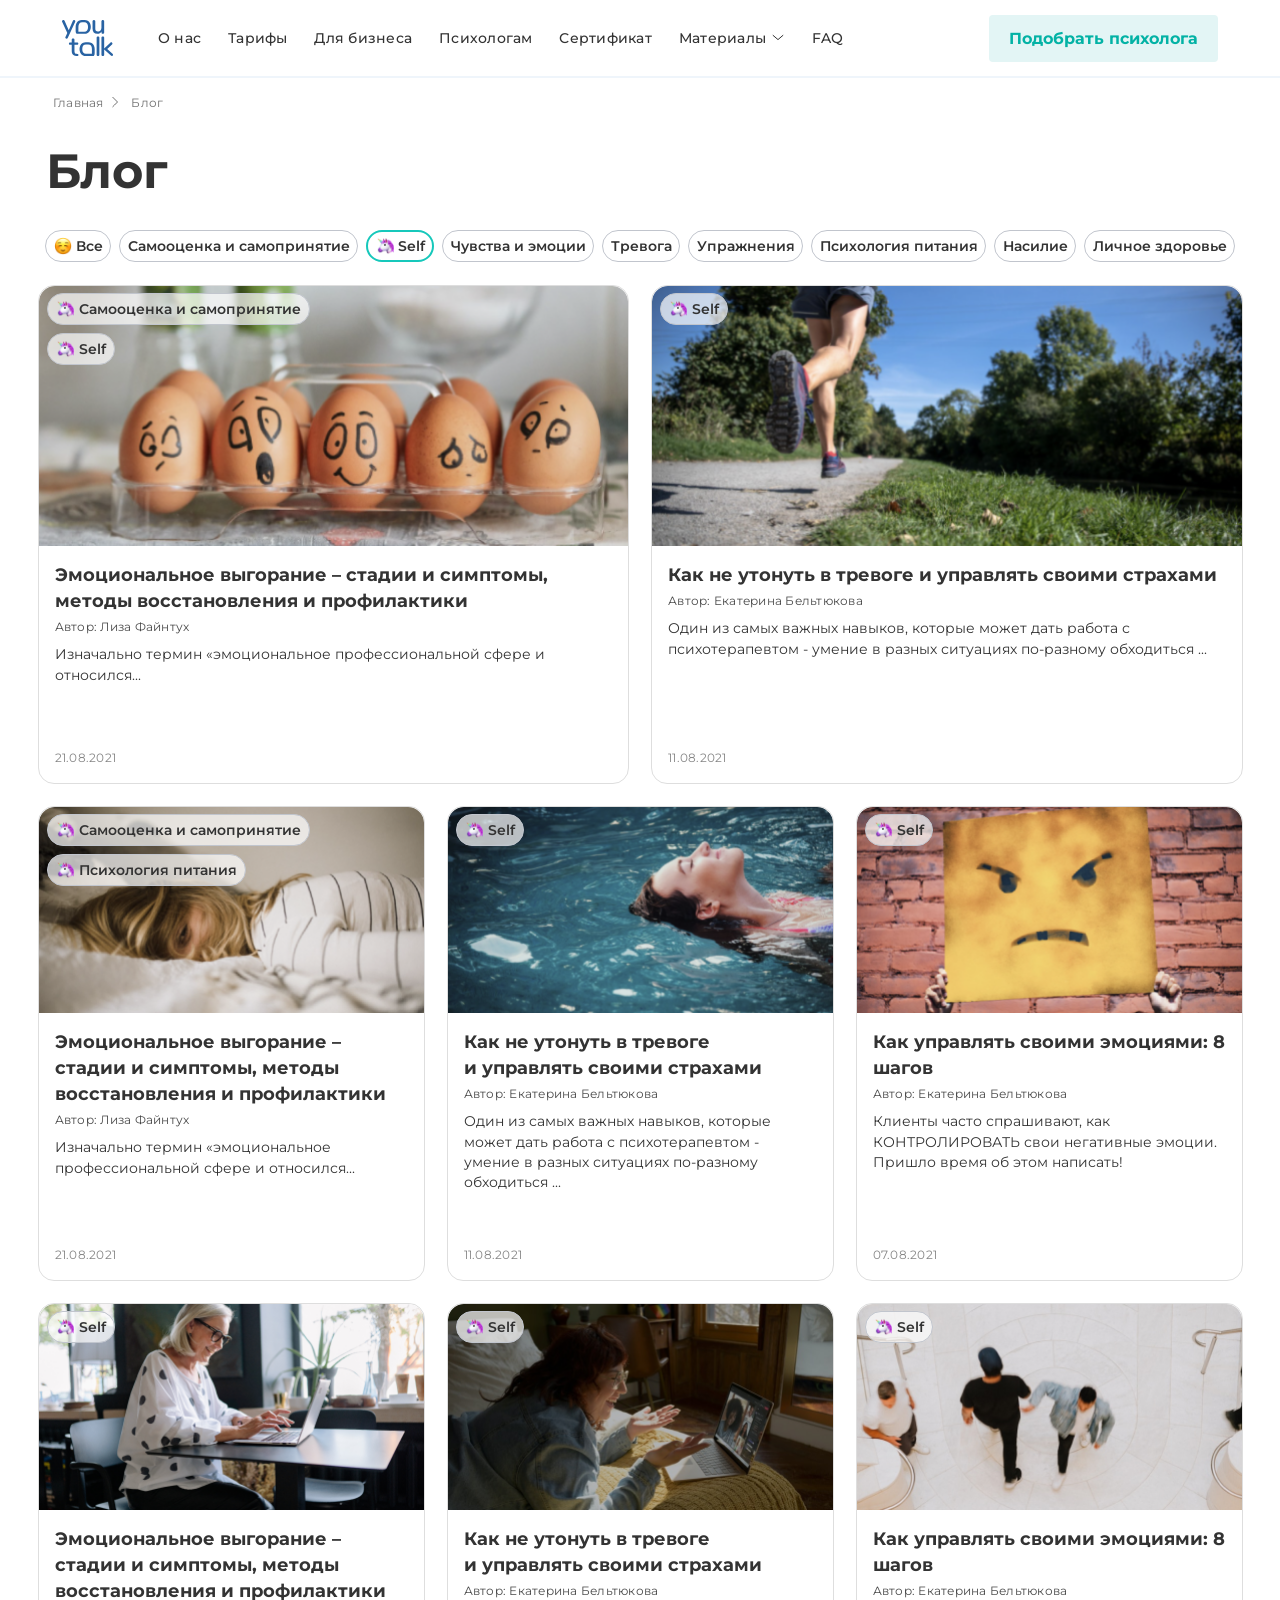
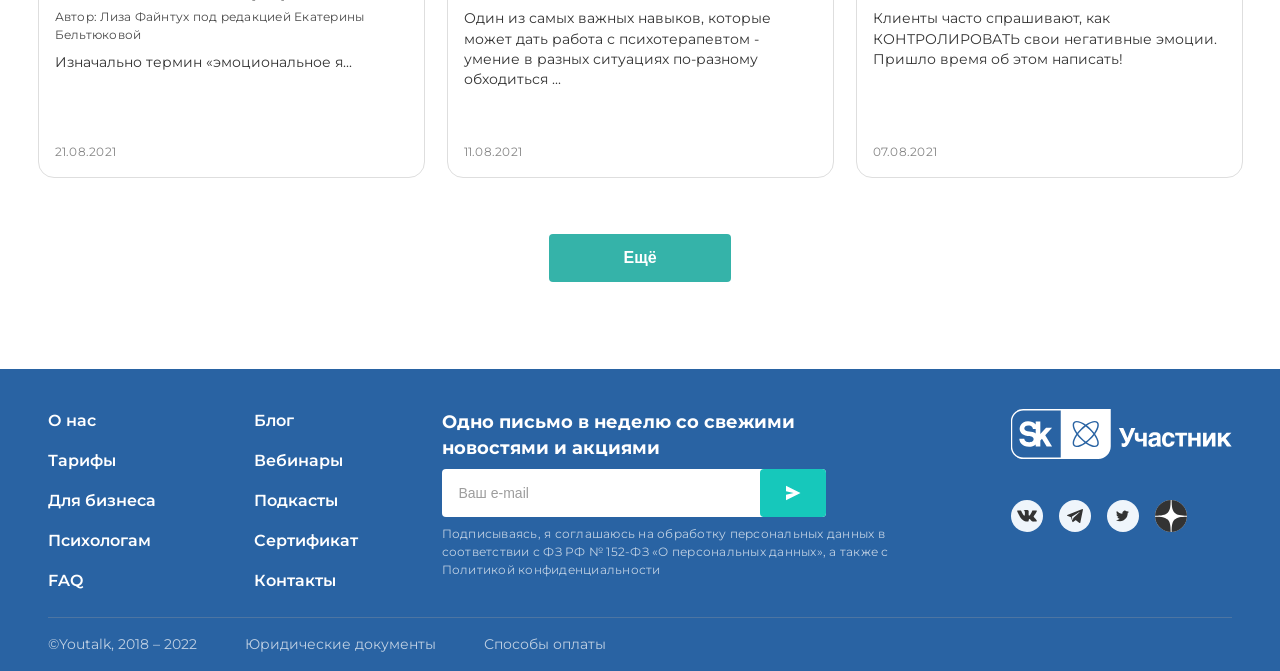
==== commit b7d3c9b7: "fix: svg and images" ====
--- a/index.html
+++ b/index.html
@@ -15,7 +15,7 @@
     <header>
         <div class="header">
             <div class="header__logo-container">
-                <img src="assets/youtalk.svg" alt="Логотип сайта" class="header__site-logo">
+                <img src="assets/logo-youtalk.svg" alt="Логотип сайта" class="header__site-logo">
             </div>
             <div class="header__adaptive-container " id="adaptive-container">
                 <nav class="header__navbar">
@@ -25,7 +25,7 @@
                         <li><a href="">Для бизнеса</a></li>
                         <li><a href="">Психологам</a></li>
                         <li><a href="">Сертификат</a></li>
-                        <li><a href="">Материалы <img src="assets/dropdown-item.svg" alt="" class="dropdown-item"></a>
+                        <li><a href="">Материалы <svg class="dropdown-item" width="17" height="17" viewBox="0 0 14 14" fill="none" aria-hidden="true" focusable="false"><path d="M2.09998 4.8999L6.99998 9.0999L11.9 4.8999" stroke="#333333" stroke-linecap="round" stroke-linejoin="round"/></svg></a>
                             <div class="header__dropdown">
                                 <a href="" class="header__dropdown-link">Ссылка 1</a>
                                 <a href="" class="header__dropdown-link">Ссылка 2</a>
@@ -37,20 +37,20 @@
                 </nav>
                 <button class="header__btn">Подобрать психолога</button>
             </div>
-            <div class="header__adaptive-link"><img src="assets/Vector.svg" alt="Кнопка дял демонстрации ссылок навигации сайта"></div>
+            <div class="header__adaptive-link" aria-label="Открыть меню"><svg width="18" height="14" viewBox="0 0 18 14" fill="none" aria-hidden="true" focusable="false"><path d="M0 1C0 0.447715 0.447715 0 1 0H17C17.5523 0 18 0.447715 18 1C18 1.55228 17.5523 2 17 2H1C0.447716 2 0 1.55228 0 1ZM0 7C0 6.44772 0.447715 6 1 6H17C17.5523 6 18 6.44772 18 7C18 7.55228 17.5523 8 17 8H1C0.447716 8 0 7.55228 0 7ZM0 13C0 12.4477 0.447715 12 1 12H17C17.5523 12 18 12.4477 18 13C18 13.5523 17.5523 14 17 14H1C0.447716 14 0 13.5523 0 13Z" fill="#03B2A5"/></svg></div>
         </div>
     </header>
     <main>
         <div class="main__nav">
             <a href="">Главная</a>
-            <img src="assets/right.svg" alt="Следующая страница">
+            <svg class="breadcrumb-icon" width="16" height="16" viewBox="0 0 16 16" fill="none" aria-hidden="true" focusable="false"><path d="M5.8125 12.6875L7.375 11.125L10.5 8L7.375 4.875L5.8125 3.3125" stroke="#333333" stroke-opacity="0.7" stroke-linecap="round" stroke-linejoin="round"/></svg>
             <a href="index.html">Блог</a>
         </div>
         <h1 class="main__title">Блог</h1>
         <div class="category-container">
-            <div class="category-container__category"><img src="assets/smiling-face_263a-fe0f.png" alt="Милый смайлик"> Все</div>
+            <div class="category-container__category"><img src="assets/emoji-smile.png" alt="" class="category-icon" aria-hidden="true"> Все</div>
             <div class="category-container__category">Самооценка и самопринятие</div>
-            <div class="category-container__category"><img src="assets/unicorn_1f984.png" alt="Смайлик единорога">Self</div>
+            <div class="category-container__category"><img src="assets/emoji-unicorn.png" alt="" class="category-icon" aria-hidden="true">Self</div>
             <div class="category-container__category">Чувства и эмоции</div>
             <div class="category-container__category">Тревога</div>
             <div class="category-container__category">Упражнения</div>
@@ -61,11 +61,7 @@
         <section class="card-container">
             <a href="article.html">
                 <article class="card">
-                    <img src="assets/Rectangle.png" alt="Обложка карточки статьи" class="card__card-img">
-                    <img src="assets/Rectangle (6).png" alt="Обложка карточки статьи" class="card__card-img ip">
-                    <img src="assets/Rectangle (8).png" alt="Обложка карточки статьи" class="card__card-img im">
-                    <img src="assets/Rectangle (10).png" alt="Обложка карточки статьи" class="card__card-img i11">
-                    <img src="assets/Rectangle (14).png" alt="Обложка карточки статьи" class="card__card-img is">
+                    <img src="assets/blog-cover-eggs.png" alt="Обложка карточки статьи" class="card__card-img">
                     <div class="card__text-container">
                         <h3 class="card__title">Эмоциональное выгорание &ndash; стадии и симптомы, методы восстановления и профилактики</h3>
                         <p class="card__author">Автор: Лиза Файнтух</p>
@@ -73,18 +69,14 @@
                     </div> 
                     <p class="card__date">21.08.2021</p>
                     <div class="card__category-container">
-                        <div class="card__category"><img src="assets/unicorn_1f984.png" alt="Смайлик единорога">Самооценка и самопринятие</div>
-                        <div class="card__category"><img src="assets/unicorn_1f984.png" alt="Смайлик единорога">Self</div>
-                    </div>
-                </article>
-            </a>
-            <a href="article.html">
-                <article class="card">
-                    <img src="assets/Rectangle (1).png" alt="Обложка карточки статьи" class="card__card-img">
-                    <img src="assets/Rectangle (7).png" alt="Обложка карточки статьи" class="card__card-img ip">
-                    <img src="assets/Rectangle (9).png" alt="Обложка карточки статьи" class="card__card-img im">
-                    <img src="assets/Rectangle (11).png" alt="Обложка карточки статьи" class="card__card-img i11"> 
-                    <img src="assets/Rectangle (13).png" alt="Обложка карточки статьи" class="card__card-img is">
+                        <div class="card__category"><img src="assets/emoji-unicorn.png" alt="" class="category-icon" aria-hidden="true">Самооценка и самопринятие</div>
+                        <div class="card__category"><img src="assets/emoji-unicorn.png" alt="" class="category-icon" aria-hidden="true">Self</div>
+                    </div>
+                </article>
+            </a>
+            <a href="article.html">
+                <article class="card">
+                    <img src="assets/blog-cover-runner.png" alt="Обложка карточки статьи" class="card__card-img">
                     <div class="card__text-container">
                         <h3 class="card__title">Как не утонуть в тревоге и управлять своими страхами</h3>
                         <p class="card__author">Автор: Екатерина Бельтюкова</p>
@@ -92,13 +84,13 @@
                     </div>
                     <p class="card__date">11.08.2021</p>
                     <div class="card__category-container">
-                        <div class="card__category"><img src="assets/unicorn_1f984.png" alt="Смайлик единорога">Self</div>
-                    </div>
-                </article>
-            </a>
-            <a href="article.html">
-                <article class="card">
-                    <img src="assets/Image (2).png" alt="Обложка карточки статьи" class="card__card-img">
+                        <div class="card__category"><img src="assets/emoji-unicorn.png" alt="" class="category-icon" aria-hidden="true">Self</div>
+                    </div>
+                </article>
+            </a>
+            <a href="article.html">
+                <article class="card">
+                    <img src="assets/blog-cover-tired-person-bed.png" alt="Обложка карточки статьи" class="card__card-img">
                     <div class="card__text-container">
                         <h3 class="card__title">Эмоциональное выгорание &ndash; стадии и симптомы, методы восстановления и профилактики</h3>
                         <p class="card__author">Автор: Лиза Файнтух</p>
@@ -106,14 +98,14 @@
                     </div>
                     <p class="card__date">21.08.2021</p>
                     <div class="card__category-container">
-                        <div class="card__category"><img src="assets/unicorn_1f984.png" alt="Смайлик единорога">Самооценка и самопринятие</div>
-                        <div class="card__category"><img src="assets/unicorn_1f984.png" alt="Смайлик единорога">Психология питания</div>
-                    </div>
-                </article>
-            </a>
-            <a href="article.html">
-                <article class="card">
-                    <img src="assets/Rectangle (2).png" alt="Обложка карточки статьи" class="card__card-img">
+                        <div class="card__category"><img src="assets/emoji-unicorn.png" alt="" class="category-icon" aria-hidden="true">Самооценка и самопринятие</div>
+                        <div class="card__category"><img src="assets/emoji-unicorn.png" alt="" class="category-icon" aria-hidden="true">Психология питания</div>
+                    </div>
+                </article>
+            </a>
+            <a href="article.html">
+                <article class="card">
+                    <img src="assets/blog-cover-woman-water.png" alt="Обложка карточки статьи" class="card__card-img">
                     <div class="card__text-container">
                         <h3 class="card__title">Как не утонуть в тревоге <br>и управлять своими страхами</h3>
                         <p class="card__author">Автор: Екатерина Бельтюкова</p>
@@ -121,13 +113,13 @@
                     </div>
                     <p class="card__date">11.08.2021</p>
                     <div class="card__category-container">
-                        <div class="card__category"><img src="assets/unicorn_1f984.png" alt="Смайлик единорога">Self</div>
-                    </div>
-                </article>
-            </a>
-            <a href="article.html">
-                <article class="card">
-                    <img src="assets/Rectangle (3).png" alt="Обложка карточки статьи" class="card__card-img">
+                        <div class="card__category"><img src="assets/emoji-unicorn.png" alt="" class="category-icon" aria-hidden="true">Self</div>
+                    </div>
+                </article>
+            </a>
+            <a href="article.html">
+                <article class="card">
+                    <img src="assets/blog-cover-angry-sign.png" alt="Обложка карточки статьи" class="card__card-img">
                     <div class="card__text-container">
                         <h3 class="card__title">Как управлять своими эмоциями: 8 шагов</h3>
                         <p class="card__author">Автор: Екатерина Бельтюкова</p>
@@ -135,13 +127,13 @@
                     </div>
                     <p class="card__date">07.08.2021</p>
                     <div class="card__category-container">
-                        <div class="card__category"><img src="assets/unicorn_1f984.png" alt="Смайлик единорога">Self</div>
-                    </div>
-                </article>
-            </a>
-            <a href="article.html">
-                <article class="card">
-                    <img src="assets/Rectangle (4).png" alt="Обложка карточки статьи" class="card__card-img">
+                        <div class="card__category"><img src="assets/emoji-unicorn.png" alt="" class="category-icon" aria-hidden="true">Self</div>
+                    </div>
+                </article>
+            </a>
+            <a href="article.html">
+                <article class="card">
+                    <img src="assets/blog-cover-woman-laptop.png" alt="Обложка карточки статьи" class="card__card-img">
                     <div class="card__text-container">
                         <h3 class="card__title">Эмоциональное выгорание &ndash; стадии и симптомы, методы восстановления и профилактики</h3>
                         <p class="card__author">Автор: Лиза Файнтух под редакцией  Екатерины Бельтюковой</p>
@@ -149,13 +141,13 @@
                     </div>
                     <p class="card__date">21.08.2021</p>
                     <div class="card__category-container">
-                        <div class="card__category"><img src="assets/unicorn_1f984.png" alt="Смайлик единорога">Self</div>
-                    </div>
-                </article>
-            </a>
-            <a href="article.html">
-                <article class="card">
-                    <img src="assets/Image (3).png" alt="Обложка карточки статьи" class="card__card-img">
+                        <div class="card__category"><img src="assets/emoji-unicorn.png" alt="" class="category-icon" aria-hidden="true">Self</div>
+                    </div>
+                </article>
+            </a>
+            <a href="article.html">
+                <article class="card">
+                    <img src="assets/blog-cover-video-call.png" alt="Обложка карточки статьи" class="card__card-img">
                     <div class="card__text-container">
                         <h3 class="card__title">Как не утонуть в тревоге <br>и управлять своими страхами</h3>
                         <p class="card__author">Автор: Екатерина Бельтюкова</p>
@@ -163,13 +155,13 @@
                     </div>
                     <p class="card__date">11.08.2021</p>
                     <div class="card__category-container">
-                        <div class="card__category"><img src="assets/unicorn_1f984.png" alt="Смайлик единорога">Self</div>
-                    </div>
-                </article>
-            </a>
-            <a href="article.html">
-                <article class="card">
-                    <img src="assets/Image (4).png" alt="Обложка карточки статьи" class="card__card-img">
+                        <div class="card__category"><img src="assets/emoji-unicorn.png" alt="" class="category-icon" aria-hidden="true">Self</div>
+                    </div>
+                </article>
+            </a>
+            <a href="article.html">
+                <article class="card">
+                    <img src="assets/blog-cover-stairs-top-view.png" alt="Обложка карточки статьи" class="card__card-img">
                     <div class="card__text-container">
                         <h3 class="card__title">Как управлять своими эмоциями: 8 шагов</h3>
                         <p class="card__author">Автор: Екатерина Бельтюкова</p>
@@ -177,7 +169,7 @@
                     </div>
                     <p class="card__date">07.08.2021</p>
                     <div class="card__category-container">
-                        <div class="card__category"><img src="assets/unicorn_1f984.png" alt="Смайлик единорога">Self</div>
+                        <div class="card__category"><img src="assets/emoji-unicorn.png" alt="" class="category-icon" aria-hidden="true">Self</div>
                     </div>
                 </article>
             </a>
@@ -212,18 +204,18 @@
                     <div class="footer-container__input-container">
                         <input type="email" placeholder="Ваш e-mail" id="FormEmail" class="footer-container__input">
                         <button type="submit" class="footer-container__btn">
-                            <img src="assets/icons8-clip-91.png" alt="Кнопка 'Отправить данные' ">        
+                            <svg class="footer-container__send-icon" width="24" height="24" viewBox="0 0 24 24" fill="none" aria-hidden="true" focusable="false"><path d="M5 4.75L19.5 12L5 19.25V13.7L12.6 12L5 10.3V4.75Z" fill="white"/></svg>        
                         </button>
                     </div>
                     <p class="footer-container__input-description">Подписываясь, я соглашаюсь на обработку персональных данных в соответствии с ФЗ РФ № 152-ФЗ «О персональных данных», а также с Политикой конфиденциальности</p>
                 </div>
                 <div class="footer-container__member-container">
-                    <img src="assets/sk.svg" alt="">
+                    <img src="assets/logo-skolkovo-member.svg" alt="">
                     <div class="footer-container__social-container">
-                        <div><a href="https://vk.com/" target="_blank"><img src="assets/Frame.svg" alt="Ссылка на сайт 'VK' " class="footer-container__socicon"></a></div>
-                        <div><a href="https://web.telegram.org/k/" target="_blank"><img src="assets/Frame (1).svg" alt="Ссылка на сайт 'Telegram'" class="footer-container__socicon"></a></div>
-                        <div><a href="https://twitter.com/" target="_blank"><img src="assets/Frame (2).svg" alt="Ссылка на сайт 'Twitter' " class="footer-container__socicon"></a></div>
-                        <div><a href="https://dzen.ru/" target="_blank"><img src="assets/Frame (3).svg" alt="Ссылка на сайт 'Яндекс Дзен' " class="footer-container__socicon"></a></div>
+                        <div><a href="https://vk.com/" target="_blank" aria-label="VK"><svg class="footer-container__socicon" width="20" height="12" viewBox="0 0 20 12" fill="none" aria-hidden="true" focusable="false"><path d="M19.8217 10.5411C19.768 10.4479 19.4355 9.69956 17.8353 8.16152C16.1602 6.55099 16.3852 6.81251 18.4029 4.02774C19.6317 2.33176 20.123 1.29605 19.9692 0.853278C19.823 0.431225 18.9192 0.542564 18.9192 0.542564L15.9139 0.560689C15.9139 0.560689 15.6914 0.529618 15.5252 0.631894C15.3639 0.732876 15.2601 0.965912 15.2601 0.965912C15.2601 0.965912 14.7839 2.27868 14.1488 3.39466C12.81 5.74961 12.2737 5.87389 12.0549 5.7276C11.5461 5.38711 11.6736 4.35787 11.6736 3.62769C11.6736 1.34524 12.0074 0.39368 11.0223 0.147699C10.6948 0.0661363 10.4548 0.0117614 9.61848 0.00269895C8.54591 -0.00895281 7.63709 0.00658289 7.1233 0.266806C6.78078 0.440288 6.51701 0.827385 6.67827 0.849394C6.87703 0.876582 7.32707 0.974974 7.56583 1.31158C7.87461 1.74529 7.86336 2.72144 7.86336 2.72144C7.86336 2.72144 8.04087 5.40782 7.44958 5.74184C7.0433 5.97099 6.487 5.50363 5.29317 3.36618C4.68187 2.2722 4.21934 1.06172 4.21934 1.06172C4.21934 1.06172 4.13058 0.836448 3.97182 0.716046C3.77931 0.569752 3.50929 0.523145 3.50929 0.523145L0.651577 0.54127C0.651577 0.54127 0.222795 0.554216 0.0652839 0.747118C-0.0747264 0.919305 0.054033 1.27404 0.054033 1.27404C0.054033 1.27404 2.2917 6.6947 4.82438 9.42768C7.1483 11.9328 9.786 11.7684 9.786 11.7684H10.9811C10.9811 11.7684 11.3424 11.727 11.5261 11.5211C11.6961 11.3321 11.6899 10.9774 11.6899 10.9774C11.6899 10.9774 11.6661 9.31634 12.4112 9.07166C13.145 8.83085 14.0876 10.677 15.0864 11.3878C15.8414 11.925 16.4152 11.8072 16.4152 11.8072L19.0867 11.7684C19.0867 11.7684 20.4843 11.6791 19.8217 10.5411Z" fill="#333333"/></svg></a></div>
+                        <div><a href="https://web.telegram.org/k/" target="_blank" aria-label="Telegram"><svg class="footer-container__socicon" width="16" height="14" viewBox="0 0 16 14" fill="none" aria-hidden="true" focusable="false"><path d="M0.282608 6.76936L3.96933 8.16383L5.39632 12.8146C5.48763 13.1125 5.84704 13.2226 6.0856 13.0249L8.14064 11.3271C8.35606 11.1492 8.66288 11.1404 8.88801 11.306L12.5946 14.0331C12.8498 14.2211 13.2113 14.0794 13.2753 13.7669L15.9906 0.530734C16.0604 0.189359 15.7295 -0.0954258 15.4087 0.0302926L0.278288 5.94549C-0.0950996 6.09142 -0.0918463 6.62716 0.282608 6.76936ZM5.16635 7.42152L12.3716 2.92425C12.5011 2.84366 12.6343 3.0211 12.5231 3.12564L6.5767 8.72729C6.36768 8.92446 6.23286 9.18833 6.19467 9.47474L5.99211 10.996C5.96528 11.1991 5.68373 11.2193 5.62843 11.0227L4.84939 8.24863C4.76016 7.93223 4.89019 7.59426 5.16635 7.42152Z" fill="#333333"/></svg></a></div>
+                        <div><a href="https://twitter.com/" target="_blank" aria-label="Twitter"><svg class="footer-container__socicon" width="18" height="18" viewBox="0 0 18 18" fill="none" aria-hidden="true" focusable="false"><path d="M17.4702 3.71327C16.834 3.99468 16.1593 4.1795 15.4685 4.26161C16.1967 3.82613 16.7416 3.14078 17.0019 2.33327C16.3185 2.73994 15.5694 3.02494 14.7885 3.17911C14.264 2.61792 13.5688 2.24574 12.811 2.12043C12.0532 1.99511 11.2752 2.12368 10.5979 2.48615C9.9207 2.84862 9.3822 3.42468 9.06614 4.12477C8.75008 4.82486 8.67417 5.60976 8.85021 6.35744C7.46447 6.28798 6.10882 5.92788 4.87128 5.30049C3.63374 4.67311 2.54198 3.79248 1.66688 2.71577C1.35712 3.24781 1.19434 3.85263 1.19521 4.46827C1.19521 5.67661 1.81021 6.74411 2.74521 7.36911C2.19188 7.35169 1.65074 7.20226 1.16688 6.93327V6.9766C1.16704 7.78136 1.44552 8.56129 1.95508 9.18415C2.46465 9.80702 3.17394 10.2345 3.96271 10.3941C3.44905 10.5333 2.91046 10.5538 2.38771 10.4541C2.6101 11.1468 3.04355 11.7526 3.62737 12.1867C4.21119 12.6208 4.91615 12.8614 5.64354 12.8749C4.92061 13.4427 4.09286 13.8624 3.20761 14.1101C2.32236 14.3577 1.39698 14.4285 0.484375 14.3183C2.07746 15.3428 3.93196 15.8867 5.82604 15.8849C12.2369 15.8849 15.7427 10.5741 15.7427 5.96827C15.7427 5.81827 15.7385 5.66661 15.7319 5.51827C16.4143 5.02508 17.0032 4.41412 17.471 3.71411L17.4702 3.71327Z" fill="#333333"/></svg></a></div>
+                        <div><a href="https://dzen.ru/" target="_blank" aria-label="Яндекс Дзен"><svg class="footer-container__socicon" width="32" height="32" viewBox="0 0 32 32" fill="none" aria-hidden="true" focusable="false"><path d="M0 16C0 7.16343 7.16343 0 16 0C24.8366 0 32 7.16343 32 16C32 24.8366 24.8366 32 16 32C7.16343 32 0 24.8366 0 16Z" fill="#333333"/><path fill-rule="evenodd" clip-rule="evenodd" d="M15.6762 0C15.6006 6.58251 15.1702 10.2664 12.7183 12.7183C10.2664 15.1702 6.58251 15.6006 0 15.6762V16.6315C6.58251 16.707 10.2664 17.1375 12.7183 19.5894C15.1317 22.0028 15.5866 25.6099 15.6724 32H16.6353C16.721 25.6099 17.1759 22.0028 19.5894 19.5894C22.0028 17.1759 25.6099 16.721 32 16.6353V15.6723C25.6099 15.5866 22.0028 15.1317 19.5894 12.7183C17.1375 10.2664 16.707 6.58251 16.6315 0H15.6762Z" fill="white"/></svg></a></div>
                     </div>
                 </div>
             </div>
--- a/css/header.css
+++ b/css/header.css
@@ -1,4 +1,4 @@
-
+﻿
 header {
     height: 76px;
     border-bottom: 0.195vmax solid #EFF5FB;
--- a/css/index.css
+++ b/css/index.css
@@ -1,4 +1,4 @@
-body {
+﻿body {
     margin: 0;
     background: #fff;
     font-family: 'Montserrat';
@@ -34,7 +34,7 @@
     letter-spacing: 0.25px;
     line-height: 150%;
 }
-.main__nav img {
+.main__nav svg {
     margin-left: -4.25px;
 }
 .main__title {
@@ -69,9 +69,13 @@
     display: flex;
     align-items: center; 
 }
+.category-icon,
 .category-container__category img {
     width: 18px ;
     height: 18px ;
+    display: block;
+    flex: 0 0 18px;
+    object-fit: contain;
 }
 .category-container__category:hover {
     border: 1px solid #16C8BB;
@@ -87,9 +91,6 @@
 }
 .card-container > a {
     text-decoration: none;
-}
-.ip, .im, .i11, .is {
-    display: none;
 }
 .card__title {
     color: var(--text-primary, #333);
@@ -145,23 +146,13 @@
     width: 100%;
     height: 52%;
 } 
-.card-container > a:active > .card {
-    border-radius: 16px; 
-    border: 1px solid #16C8BB;
+.card-container > a:focus-visible {
+    border-radius: 16px;
     outline: 2px solid #16C8BB;
-}
-.card-container > a:active {
-    border-radius: 16px; 
-    border: 1px solid #16C8BB;
-    outline: 2px solid #16C8BB; 
-}
-.card-container > a:focus-visible {
-    border-radius: 16px; 
-    border: 1px solid #16C8BB;
-    outline: 2px solid #16C8BB; 
+    outline-offset: 2px;
 }
 .card-container > a:focus-visible > .card {
-    border: 1px solid #16C8BB;
+    border-color: #16C8BB;
     border-radius: 16px;
 } 
 .card-container {
@@ -199,9 +190,13 @@
     border: 1px solid #C1C5CD;
     width: fit-content;
 }
-.card__category img {
+.card__category img,
+.card__category .category-icon {
     width: 18px !important;
     height: 18px !important; 
+    display: block;
+    flex: 0 0 18px;
+    object-fit: contain;
 }
 .card__category-container {
     display: flex;
@@ -268,12 +263,6 @@
         width: 468px;
         height: 499px;  
     }
-    .card-container > a:nth-of-type(1) > .card > .card__card-img, .card-container > a:nth-of-type(2) > .card > .card__card-img {
-        display: none;
-    }
-    .card-container > a:nth-of-type(1) > .card > .ip, .card-container > a:nth-of-type(2) > .card > .ip {
-        display: inherit;
-    }
     .card {
         width: 304px;
         height: 458px;
@@ -301,14 +290,6 @@
         width: 94.79vw;
         height: 599px;  
     }
-    .card-container > a:nth-of-type(1) > .card > .card__card-img, .card-container > a:nth-of-type(2) > .card > .card__card-img {
-        height: 67.3%;
-        display: none;
-    } 
-    .card-container > a:nth-of-type(1) > .card > .im, .card-container > a:nth-of-type(2) > .card > .im {
-        display: inherit ;
-    }
-
     .card-container {
         top: 48px;
     }
@@ -341,14 +322,6 @@
         margin: 0;
         
     }
-    .card-container > a:nth-of-type(1) > .card > .card__card-img, .card-container > a:nth-of-type(2) > .card > .card__card-img {
-        display: none; 
-    }
-    .card-container > a:nth-of-type(1) > .card > .i11, .card-container > a:nth-of-type(2) > .card > .i11 {
-        display: inherit; 
-        height: 44%;
-    }
-    
     .card {
         height: 466px !important;
         width: 90.34vw !important;
@@ -395,14 +368,6 @@
         width: 90vw;
         height: 530px !important;
     }    
-    .card-container > a:nth-of-type(1) > .card > .card__card-img, .card-container > a:nth-of-type(2) > .card > .card__card-img {
-        display: none;
-        height: 42%;
-    }
-    .card-container > a:nth-of-type(1) > .card > .is, .card-container > a:nth-of-type(2) > .card > .is{
-        display: inherit; 
-    }
-
     .card__category > img {
         width: 18px;
         height: 18px;
--- a/css/footer.css
+++ b/css/footer.css
@@ -1,4 +1,4 @@
-footer {
+﻿footer {
     background: #2963A3; 
     top: 180px;
     position: relative;
@@ -88,8 +88,9 @@
     align-items: center;
     height: 100%;
 }
-.footer-container__btn > img {
-    height: 45px;
+.footer-container__btn > svg {
+    width: 24px;
+    height: 24px;
 }
 .footer-container__btn:hover {
     background-color: #13ada3;
@@ -108,20 +109,20 @@
     width: 486px;
    
 }
-.footer-container__social-container > div:nth-of-type(1) > .footer-container__socicon {
+.footer-container__social-container > div:nth-of-type(1) .footer-container__socicon {
     width: 20px;
     height: 11.82px;
 }
-.footer-container__social-container > div:nth-of-type(2) > .footer-container__socicon {
+.footer-container__social-container > div:nth-of-type(2) .footer-container__socicon {
     width: 16px;
     height: 14.12px;
 }
 
-.footer-container__social-container > div:nth-of-type(3) > .footer-container__socicon {
+.footer-container__social-container > div:nth-of-type(3) .footer-container__socicon {
     width: 17px;
     height: 13.81px;
 }
-.footer-container__social-container > div:nth-of-type(4) > .footer-container__socicon {
+.footer-container__social-container > div:nth-of-type(4) .footer-container__socicon {
     width: 32px;
     height: 32px;
 }
@@ -199,8 +200,9 @@
         row-gap: 26px; 
         padding-left: 8px;
     }
-    .footer-container__btn > img {
-        height: 45px;
+    .footer-container__btn > svg {
+        width: 24px;
+        height: 24px;
     }
     .footer-container__social-container > div > a {
         width: 100%;
@@ -245,8 +247,9 @@
         width: 18px;
         height: 18px;
     }
-    .footer-container__btn > img {
-        height: 45px;
+    .footer-container__btn > svg {
+        width: 24px;
+        height: 24px;
     }
     .footer-container__social-container > div > a {
         width: 100%;
@@ -294,8 +297,9 @@
     .footer-container__social-container {
         margin-top: 15px;
     }
-    .footer-container__btn > img {
-        height: 45px;
+    .footer-container__btn > svg {
+        width: 24px;
+        height: 24px;
     }
     .footer-container__social-container > div > a {  
         width: 100%;
@@ -324,8 +328,9 @@
     .footer-container__input-group {
         width: 100%;
     }
-    .footer-container__btn > img {
-        height: 45px;
+    .footer-container__btn > svg {
+        width: 24px;
+        height: 24px;
     }
     .footer-container__social-container > div > a  {  
         width: 100%;
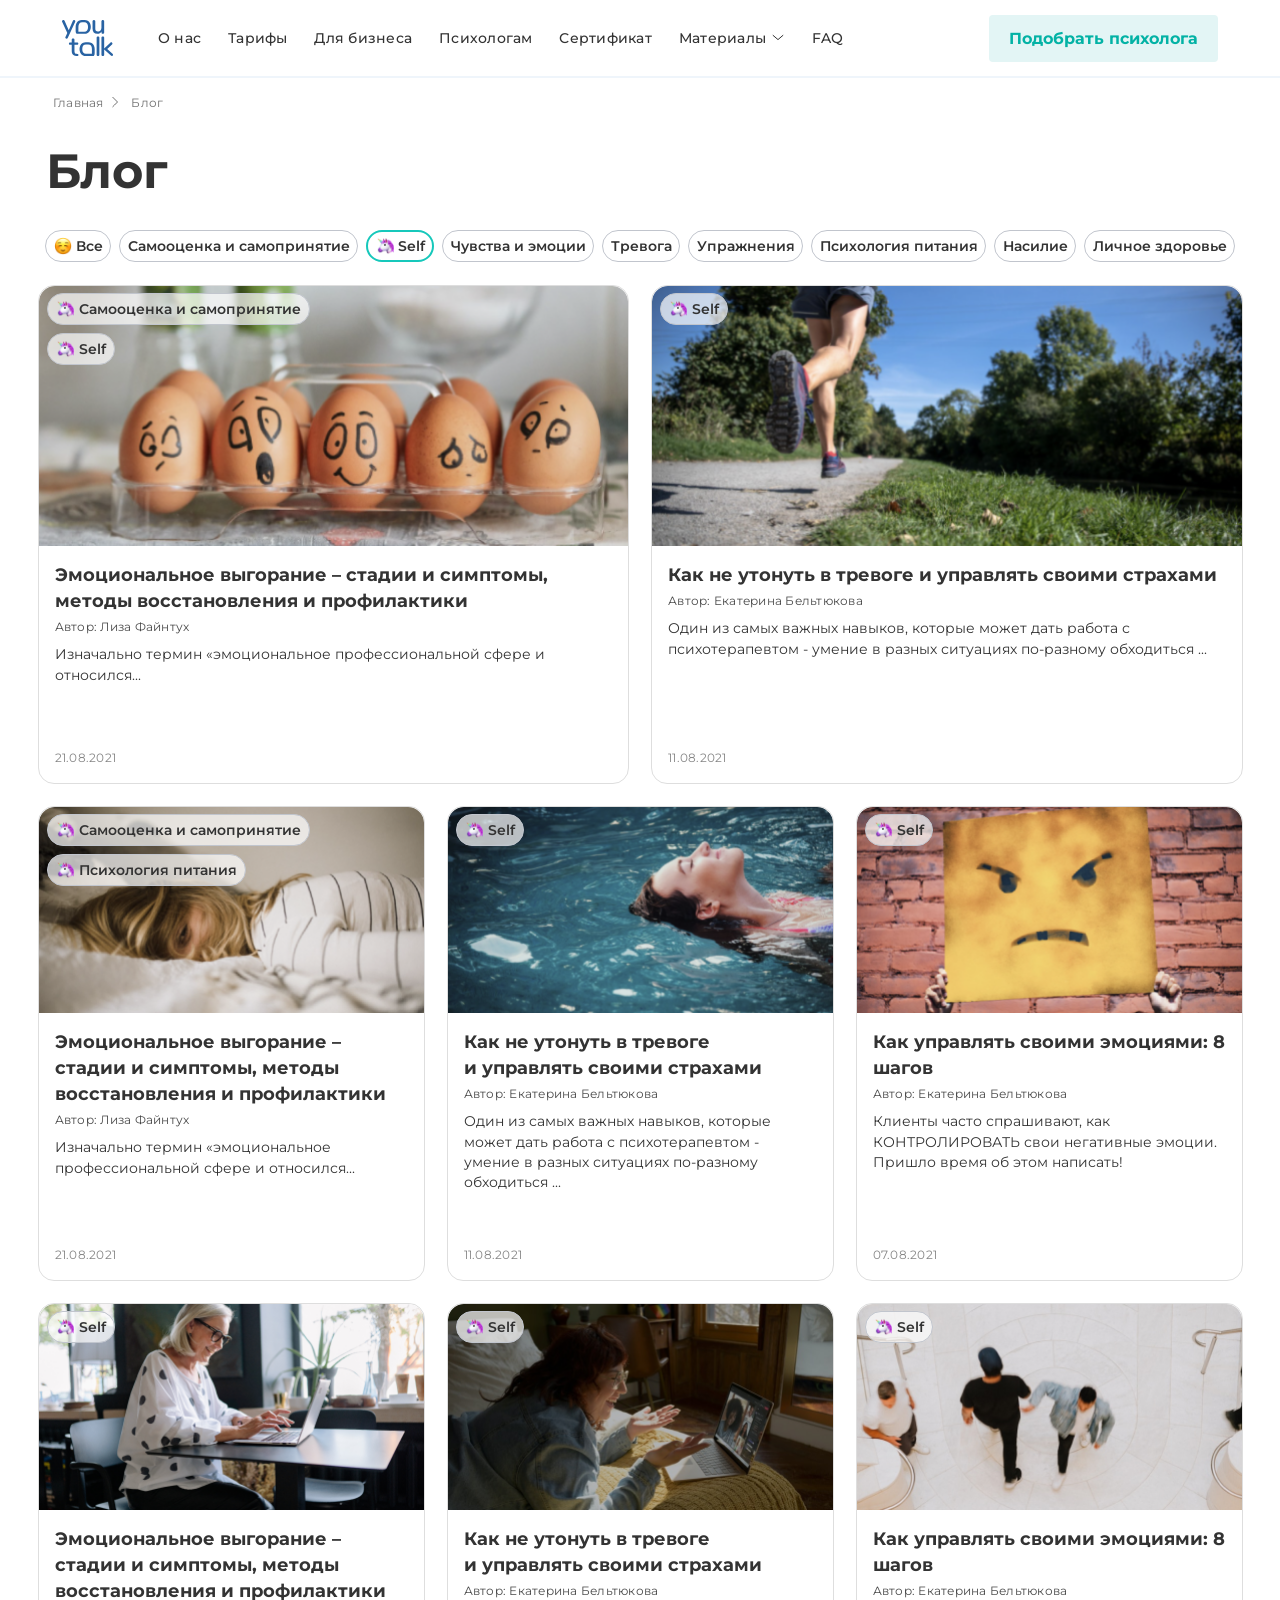
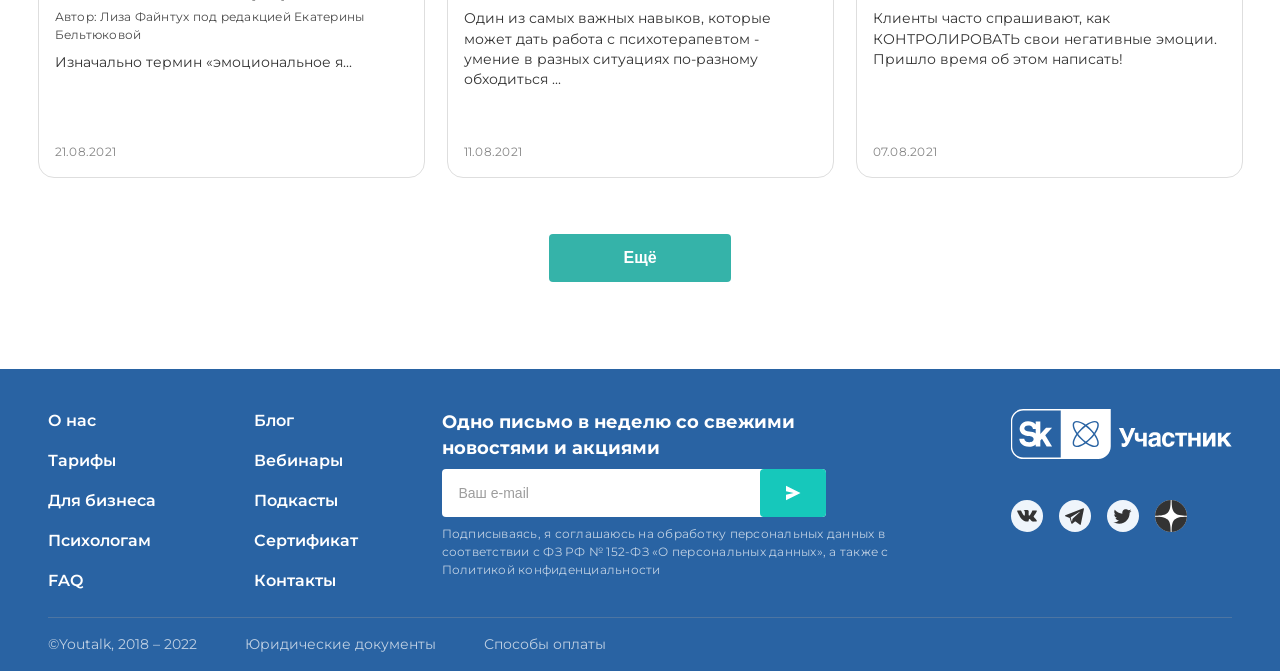
==== commit af583c7a: "feat: i guess final" ====
--- a/index.html
+++ b/index.html
@@ -20,43 +20,43 @@
             <div class="header__adaptive-container " id="adaptive-container">
                 <nav class="header__navbar">
                     <ul>
-                        <li><a href="">О нас</a></li>
-                        <li><a href="">Тарифы</a></li>
-                        <li><a href="">Для бизнеса</a></li>
-                        <li><a href="">Психологам</a></li>
-                        <li><a href="">Сертификат</a></li>
-                        <li><a href="">Материалы <svg class="dropdown-item" width="17" height="17" viewBox="0 0 14 14" fill="none" aria-hidden="true" focusable="false"><path d="M2.09998 4.8999L6.99998 9.0999L11.9 4.8999" stroke="#333333" stroke-linecap="round" stroke-linejoin="round"/></svg></a>
+                        <li><a href="#">О нас</a></li>
+                        <li><a href="#">Тарифы</a></li>
+                        <li><a href="#">Для бизнеса</a></li>
+                        <li><a href="#">Психологам</a></li>
+                        <li><a href="#">Сертификат</a></li>
+                        <li><a href="#">Материалы <svg class="header__dropdown-icon" width="17" height="17" viewBox="0 0 14 14" fill="none" aria-hidden="true" focusable="false"><path d="M2.09998 4.8999L6.99998 9.0999L11.9 4.8999" stroke="#333333" stroke-linecap="round" stroke-linejoin="round"/></svg></a>
                             <div class="header__dropdown">
-                                <a href="" class="header__dropdown-link">Ссылка 1</a>
-                                <a href="" class="header__dropdown-link">Ссылка 2</a>
-                                <a href="" class="header__dropdown-link">Ссылка 3</a>
+                                <a href="#" class="header__dropdown-link">Ссылка 1</a>
+                                <a href="#" class="header__dropdown-link">Ссылка 2</a>
+                                <a href="#" class="header__dropdown-link">Ссылка 3</a>
                             </div>
                         </li>
-                        <li><a href="">FAQ</a></li>
+                        <li><a href="#">FAQ</a></li>
                     </ul>
                 </nav>
                 <button class="header__btn">Подобрать психолога</button>
             </div>
-            <div class="header__adaptive-link" aria-label="Открыть меню"><svg width="18" height="14" viewBox="0 0 18 14" fill="none" aria-hidden="true" focusable="false"><path d="M0 1C0 0.447715 0.447715 0 1 0H17C17.5523 0 18 0.447715 18 1C18 1.55228 17.5523 2 17 2H1C0.447716 2 0 1.55228 0 1ZM0 7C0 6.44772 0.447715 6 1 6H17C17.5523 6 18 6.44772 18 7C18 7.55228 17.5523 8 17 8H1C0.447716 8 0 7.55228 0 7ZM0 13C0 12.4477 0.447715 12 1 12H17C17.5523 12 18 12.4477 18 13C18 13.5523 17.5523 14 17 14H1C0.447716 14 0 13.5523 0 13Z" fill="#03B2A5"/></svg></div>
+            <button class="header__adaptive-link" type="button" aria-label="Открыть меню"><svg width="18" height="14" viewBox="0 0 18 14" fill="none" aria-hidden="true" focusable="false"><path d="M0 1C0 0.447715 0.447715 0 1 0H17C17.5523 0 18 0.447715 18 1C18 1.55228 17.5523 2 17 2H1C0.447716 2 0 1.55228 0 1ZM0 7C0 6.44772 0.447715 6 1 6H17C17.5523 6 18 6.44772 18 7C18 7.55228 17.5523 8 17 8H1C0.447716 8 0 7.55228 0 7ZM0 13C0 12.4477 0.447715 12 1 12H17C17.5523 12 18 12.4477 18 13C18 13.5523 17.5523 14 17 14H1C0.447716 14 0 13.5523 0 13Z" fill="#03B2A5"/></svg></button>
         </div>
     </header>
     <main>
         <div class="main__nav">
-            <a href="">Главная</a>
-            <svg class="breadcrumb-icon" width="16" height="16" viewBox="0 0 16 16" fill="none" aria-hidden="true" focusable="false"><path d="M5.8125 12.6875L7.375 11.125L10.5 8L7.375 4.875L5.8125 3.3125" stroke="#333333" stroke-opacity="0.7" stroke-linecap="round" stroke-linejoin="round"/></svg>
+            <a href="#">Главная</a>
+            <svg class="main__breadcrumb-icon" width="16" height="16" viewBox="0 0 16 16" fill="none" aria-hidden="true" focusable="false"><path d="M5.8125 12.6875L7.375 11.125L10.5 8L7.375 4.875L5.8125 3.3125" stroke="#333333" stroke-opacity="0.7" stroke-linecap="round" stroke-linejoin="round"/></svg>
             <a href="index.html">Блог</a>
         </div>
         <h1 class="main__title">Блог</h1>
         <div class="category-container">
-            <div class="category-container__category"><img src="assets/emoji-smile.png" alt="" class="category-icon" aria-hidden="true"> Все</div>
-            <div class="category-container__category">Самооценка и самопринятие</div>
-            <div class="category-container__category"><img src="assets/emoji-unicorn.png" alt="" class="category-icon" aria-hidden="true">Self</div>
-            <div class="category-container__category">Чувства и эмоции</div>
-            <div class="category-container__category">Тревога</div>
-            <div class="category-container__category">Упражнения</div>
-            <div class="category-container__category">Психология питания</div>
-            <div class="category-container__category">Насилие</div>
-            <div class="category-container__category">Личное здоровье</div>
+            <button class="category-container__category" type="button"><img src="assets/emoji-smile.png" alt="" class="category__icon" aria-hidden="true"> Все</button>
+            <button class="category-container__category" type="button">Самооценка и самопринятие</button>
+            <button class="category-container__category" type="button"><img src="assets/emoji-unicorn.png" alt="" class="category__icon" aria-hidden="true">Self</button>
+            <button class="category-container__category" type="button">Чувства и эмоции</button>
+            <button class="category-container__category" type="button">Тревога</button>
+            <button class="category-container__category" type="button">Упражнения</button>
+            <button class="category-container__category" type="button">Психология питания</button>
+            <button class="category-container__category" type="button">Насилие</button>
+            <button class="category-container__category" type="button">Личное здоровье</button>
         </div>
         <section class="card-container">
             <a href="article.html">
@@ -69,8 +69,8 @@
                     </div> 
                     <p class="card__date">21.08.2021</p>
                     <div class="card__category-container">
-                        <div class="card__category"><img src="assets/emoji-unicorn.png" alt="" class="category-icon" aria-hidden="true">Самооценка и самопринятие</div>
-                        <div class="card__category"><img src="assets/emoji-unicorn.png" alt="" class="category-icon" aria-hidden="true">Self</div>
+                        <div class="card__category"><img src="assets/emoji-unicorn.png" alt="" class="category__icon" aria-hidden="true">Самооценка и самопринятие</div>
+                        <div class="card__category"><img src="assets/emoji-unicorn.png" alt="" class="category__icon" aria-hidden="true">Self</div>
                     </div>
                 </article>
             </a>
@@ -84,7 +84,7 @@
                     </div>
                     <p class="card__date">11.08.2021</p>
                     <div class="card__category-container">
-                        <div class="card__category"><img src="assets/emoji-unicorn.png" alt="" class="category-icon" aria-hidden="true">Self</div>
+                        <div class="card__category"><img src="assets/emoji-unicorn.png" alt="" class="category__icon" aria-hidden="true">Self</div>
                     </div>
                 </article>
             </a>
@@ -98,8 +98,8 @@
                     </div>
                     <p class="card__date">21.08.2021</p>
                     <div class="card__category-container">
-                        <div class="card__category"><img src="assets/emoji-unicorn.png" alt="" class="category-icon" aria-hidden="true">Самооценка и самопринятие</div>
-                        <div class="card__category"><img src="assets/emoji-unicorn.png" alt="" class="category-icon" aria-hidden="true">Психология питания</div>
+                        <div class="card__category"><img src="assets/emoji-unicorn.png" alt="" class="category__icon" aria-hidden="true">Самооценка и самопринятие</div>
+                        <div class="card__category"><img src="assets/emoji-unicorn.png" alt="" class="category__icon" aria-hidden="true">Психология питания</div>
                     </div>
                 </article>
             </a>
@@ -113,7 +113,7 @@
                     </div>
                     <p class="card__date">11.08.2021</p>
                     <div class="card__category-container">
-                        <div class="card__category"><img src="assets/emoji-unicorn.png" alt="" class="category-icon" aria-hidden="true">Self</div>
+                        <div class="card__category"><img src="assets/emoji-unicorn.png" alt="" class="category__icon" aria-hidden="true">Self</div>
                     </div>
                 </article>
             </a>
@@ -127,7 +127,7 @@
                     </div>
                     <p class="card__date">07.08.2021</p>
                     <div class="card__category-container">
-                        <div class="card__category"><img src="assets/emoji-unicorn.png" alt="" class="category-icon" aria-hidden="true">Self</div>
+                        <div class="card__category"><img src="assets/emoji-unicorn.png" alt="" class="category__icon" aria-hidden="true">Self</div>
                     </div>
                 </article>
             </a>
@@ -141,7 +141,7 @@
                     </div>
                     <p class="card__date">21.08.2021</p>
                     <div class="card__category-container">
-                        <div class="card__category"><img src="assets/emoji-unicorn.png" alt="" class="category-icon" aria-hidden="true">Self</div>
+                        <div class="card__category"><img src="assets/emoji-unicorn.png" alt="" class="category__icon" aria-hidden="true">Self</div>
                     </div>
                 </article>
             </a>
@@ -155,7 +155,7 @@
                     </div>
                     <p class="card__date">11.08.2021</p>
                     <div class="card__category-container">
-                        <div class="card__category"><img src="assets/emoji-unicorn.png" alt="" class="category-icon" aria-hidden="true">Self</div>
+                        <div class="card__category"><img src="assets/emoji-unicorn.png" alt="" class="category__icon" aria-hidden="true">Self</div>
                     </div>
                 </article>
             </a>
@@ -169,7 +169,7 @@
                     </div>
                     <p class="card__date">07.08.2021</p>
                     <div class="card__category-container">
-                        <div class="card__category"><img src="assets/emoji-unicorn.png" alt="" class="category-icon" aria-hidden="true">Self</div>
+                        <div class="card__category"><img src="assets/emoji-unicorn.png" alt="" class="category__icon" aria-hidden="true">Self</div>
                     </div>
                 </article>
             </a>
@@ -182,49 +182,55 @@
         <div class="footer-container">
             <div class="footer-container__top-links">
                 <nav class="footer-container__nav-footer">
-                    <ul>
-                        <div class="footer-container__left-col">
-                            <li class="footer-container__nav-item"><a href="" class="footer-container__nav-link">О нас</a></li>
-                            <li class="footer-container__nav-item"><a href="" class="footer-container__nav-link">Тарифы</a></li>
-                            <li class="footer-container__nav-item"><a href="" class="footer-container__nav-link">Для бизнеса</a></li>
-                            <li class="footer-container__nav-item"><a href="" class="footer-container__nav-link">Психологам</a></li>
-                            <li class="footer-container__nav-item"><a href="" class="footer-container__nav-link">FAQ</a></li>
-                        </div>
-                        <div class="footer-container__right-col">
-                            <li class="footer-container__nav-item"><a href="" class="footer-container__nav-link">Блог</a></li>
-                            <li class="footer-container__nav-item"><a href="" class="footer-container__nav-link">Вебинары</a></li>
-                            <li class="footer-container__nav-item"><a href="" class="footer-container__nav-link">Подкасты</a></li>
-                            <li class="footer-container__nav-item"><a href="" class="footer-container__nav-link">Сертификат</a></li>
-                            <li class="footer-container__nav-item"><a href="" class="footer-container__nav-link">Контакты</a></li>
-                        </div>
-                    </ul>
+                    <div class="footer-container__left-col">
+                        <ul>
+                            <li class="footer-container__nav-item"><a href="#" class="footer-container__nav-link">О нас</a></li>
+                            <li class="footer-container__nav-item"><a href="#" class="footer-container__nav-link">Тарифы</a></li>
+                            <li class="footer-container__nav-item"><a href="#" class="footer-container__nav-link">Для бизнеса</a></li>
+                            <li class="footer-container__nav-item"><a href="#" class="footer-container__nav-link">Психологам</a></li>
+                            <li class="footer-container__nav-item"><a href="#" class="footer-container__nav-link">FAQ</a></li>
+                        </ul>
+                    </div>
+                    <div class="footer-container__right-col">
+                        <ul>
+                            <li class="footer-container__nav-item"><a href="#" class="footer-container__nav-link">Блог</a></li>
+                            <li class="footer-container__nav-item"><a href="#" class="footer-container__nav-link">Вебинары</a></li>
+                            <li class="footer-container__nav-item"><a href="#" class="footer-container__nav-link">Подкасты</a></li>
+                            <li class="footer-container__nav-item"><a href="#" class="footer-container__nav-link">Сертификат</a></li>
+                            <li class="footer-container__nav-item"><a href="#" class="footer-container__nav-link">Контакты</a></li>
+                        </ul>
+                    </div>
                 </nav>
-                <div class="footer-container__input-group">
+                <form class="footer-container__input-group">
                     <label for="FormEmail" class="footer-container__input-label">Одно письмо в неделю со свежими новостями и акциями</label>
                     <div class="footer-container__input-container">
                         <input type="email" placeholder="Ваш e-mail" id="FormEmail" class="footer-container__input">
-                        <button type="submit" class="footer-container__btn">
+                        <button type="submit" class="footer-container__btn" aria-label="Подписаться на рассылку">
                             <svg class="footer-container__send-icon" width="24" height="24" viewBox="0 0 24 24" fill="none" aria-hidden="true" focusable="false"><path d="M5 4.75L19.5 12L5 19.25V13.7L12.6 12L5 10.3V4.75Z" fill="white"/></svg>        
                         </button>
                     </div>
                     <p class="footer-container__input-description">Подписываясь, я соглашаюсь на обработку персональных данных в соответствии с ФЗ РФ № 152-ФЗ «О персональных данных», а также с Политикой конфиденциальности</p>
-                </div>
+                </form>
                 <div class="footer-container__member-container">
-                    <img src="assets/logo-skolkovo-member.svg" alt="">
+                    <img src="assets/logo-skolkovo-member.svg" alt="Участник Сколково">
                     <div class="footer-container__social-container">
-                        <div><a href="https://vk.com/" target="_blank" aria-label="VK"><svg class="footer-container__socicon" width="20" height="12" viewBox="0 0 20 12" fill="none" aria-hidden="true" focusable="false"><path d="M19.8217 10.5411C19.768 10.4479 19.4355 9.69956 17.8353 8.16152C16.1602 6.55099 16.3852 6.81251 18.4029 4.02774C19.6317 2.33176 20.123 1.29605 19.9692 0.853278C19.823 0.431225 18.9192 0.542564 18.9192 0.542564L15.9139 0.560689C15.9139 0.560689 15.6914 0.529618 15.5252 0.631894C15.3639 0.732876 15.2601 0.965912 15.2601 0.965912C15.2601 0.965912 14.7839 2.27868 14.1488 3.39466C12.81 5.74961 12.2737 5.87389 12.0549 5.7276C11.5461 5.38711 11.6736 4.35787 11.6736 3.62769C11.6736 1.34524 12.0074 0.39368 11.0223 0.147699C10.6948 0.0661363 10.4548 0.0117614 9.61848 0.00269895C8.54591 -0.00895281 7.63709 0.00658289 7.1233 0.266806C6.78078 0.440288 6.51701 0.827385 6.67827 0.849394C6.87703 0.876582 7.32707 0.974974 7.56583 1.31158C7.87461 1.74529 7.86336 2.72144 7.86336 2.72144C7.86336 2.72144 8.04087 5.40782 7.44958 5.74184C7.0433 5.97099 6.487 5.50363 5.29317 3.36618C4.68187 2.2722 4.21934 1.06172 4.21934 1.06172C4.21934 1.06172 4.13058 0.836448 3.97182 0.716046C3.77931 0.569752 3.50929 0.523145 3.50929 0.523145L0.651577 0.54127C0.651577 0.54127 0.222795 0.554216 0.0652839 0.747118C-0.0747264 0.919305 0.054033 1.27404 0.054033 1.27404C0.054033 1.27404 2.2917 6.6947 4.82438 9.42768C7.1483 11.9328 9.786 11.7684 9.786 11.7684H10.9811C10.9811 11.7684 11.3424 11.727 11.5261 11.5211C11.6961 11.3321 11.6899 10.9774 11.6899 10.9774C11.6899 10.9774 11.6661 9.31634 12.4112 9.07166C13.145 8.83085 14.0876 10.677 15.0864 11.3878C15.8414 11.925 16.4152 11.8072 16.4152 11.8072L19.0867 11.7684C19.0867 11.7684 20.4843 11.6791 19.8217 10.5411Z" fill="#333333"/></svg></a></div>
-                        <div><a href="https://web.telegram.org/k/" target="_blank" aria-label="Telegram"><svg class="footer-container__socicon" width="16" height="14" viewBox="0 0 16 14" fill="none" aria-hidden="true" focusable="false"><path d="M0.282608 6.76936L3.96933 8.16383L5.39632 12.8146C5.48763 13.1125 5.84704 13.2226 6.0856 13.0249L8.14064 11.3271C8.35606 11.1492 8.66288 11.1404 8.88801 11.306L12.5946 14.0331C12.8498 14.2211 13.2113 14.0794 13.2753 13.7669L15.9906 0.530734C16.0604 0.189359 15.7295 -0.0954258 15.4087 0.0302926L0.278288 5.94549C-0.0950996 6.09142 -0.0918463 6.62716 0.282608 6.76936ZM5.16635 7.42152L12.3716 2.92425C12.5011 2.84366 12.6343 3.0211 12.5231 3.12564L6.5767 8.72729C6.36768 8.92446 6.23286 9.18833 6.19467 9.47474L5.99211 10.996C5.96528 11.1991 5.68373 11.2193 5.62843 11.0227L4.84939 8.24863C4.76016 7.93223 4.89019 7.59426 5.16635 7.42152Z" fill="#333333"/></svg></a></div>
-                        <div><a href="https://twitter.com/" target="_blank" aria-label="Twitter"><svg class="footer-container__socicon" width="18" height="18" viewBox="0 0 18 18" fill="none" aria-hidden="true" focusable="false"><path d="M17.4702 3.71327C16.834 3.99468 16.1593 4.1795 15.4685 4.26161C16.1967 3.82613 16.7416 3.14078 17.0019 2.33327C16.3185 2.73994 15.5694 3.02494 14.7885 3.17911C14.264 2.61792 13.5688 2.24574 12.811 2.12043C12.0532 1.99511 11.2752 2.12368 10.5979 2.48615C9.9207 2.84862 9.3822 3.42468 9.06614 4.12477C8.75008 4.82486 8.67417 5.60976 8.85021 6.35744C7.46447 6.28798 6.10882 5.92788 4.87128 5.30049C3.63374 4.67311 2.54198 3.79248 1.66688 2.71577C1.35712 3.24781 1.19434 3.85263 1.19521 4.46827C1.19521 5.67661 1.81021 6.74411 2.74521 7.36911C2.19188 7.35169 1.65074 7.20226 1.16688 6.93327V6.9766C1.16704 7.78136 1.44552 8.56129 1.95508 9.18415C2.46465 9.80702 3.17394 10.2345 3.96271 10.3941C3.44905 10.5333 2.91046 10.5538 2.38771 10.4541C2.6101 11.1468 3.04355 11.7526 3.62737 12.1867C4.21119 12.6208 4.91615 12.8614 5.64354 12.8749C4.92061 13.4427 4.09286 13.8624 3.20761 14.1101C2.32236 14.3577 1.39698 14.4285 0.484375 14.3183C2.07746 15.3428 3.93196 15.8867 5.82604 15.8849C12.2369 15.8849 15.7427 10.5741 15.7427 5.96827C15.7427 5.81827 15.7385 5.66661 15.7319 5.51827C16.4143 5.02508 17.0032 4.41412 17.471 3.71411L17.4702 3.71327Z" fill="#333333"/></svg></a></div>
-                        <div><a href="https://dzen.ru/" target="_blank" aria-label="Яндекс Дзен"><svg class="footer-container__socicon" width="32" height="32" viewBox="0 0 32 32" fill="none" aria-hidden="true" focusable="false"><path d="M0 16C0 7.16343 7.16343 0 16 0C24.8366 0 32 7.16343 32 16C32 24.8366 24.8366 32 16 32C7.16343 32 0 24.8366 0 16Z" fill="#333333"/><path fill-rule="evenodd" clip-rule="evenodd" d="M15.6762 0C15.6006 6.58251 15.1702 10.2664 12.7183 12.7183C10.2664 15.1702 6.58251 15.6006 0 15.6762V16.6315C6.58251 16.707 10.2664 17.1375 12.7183 19.5894C15.1317 22.0028 15.5866 25.6099 15.6724 32H16.6353C16.721 25.6099 17.1759 22.0028 19.5894 19.5894C22.0028 17.1759 25.6099 16.721 32 16.6353V15.6723C25.6099 15.5866 22.0028 15.1317 19.5894 12.7183C17.1375 10.2664 16.707 6.58251 16.6315 0H15.6762Z" fill="white"/></svg></a></div>
+                        <div><a href="https://vk.com/" target="_blank" rel="noopener noreferrer" aria-label="VK"><svg class="footer-container__socicon" width="20" height="12" viewBox="0 0 20 12" fill="none" aria-hidden="true" focusable="false"><path d="M19.8217 10.5411C19.768 10.4479 19.4355 9.69956 17.8353 8.16152C16.1602 6.55099 16.3852 6.81251 18.4029 4.02774C19.6317 2.33176 20.123 1.29605 19.9692 0.853278C19.823 0.431225 18.9192 0.542564 18.9192 0.542564L15.9139 0.560689C15.9139 0.560689 15.6914 0.529618 15.5252 0.631894C15.3639 0.732876 15.2601 0.965912 15.2601 0.965912C15.2601 0.965912 14.7839 2.27868 14.1488 3.39466C12.81 5.74961 12.2737 5.87389 12.0549 5.7276C11.5461 5.38711 11.6736 4.35787 11.6736 3.62769C11.6736 1.34524 12.0074 0.39368 11.0223 0.147699C10.6948 0.0661363 10.4548 0.0117614 9.61848 0.00269895C8.54591 -0.00895281 7.63709 0.00658289 7.1233 0.266806C6.78078 0.440288 6.51701 0.827385 6.67827 0.849394C6.87703 0.876582 7.32707 0.974974 7.56583 1.31158C7.87461 1.74529 7.86336 2.72144 7.86336 2.72144C7.86336 2.72144 8.04087 5.40782 7.44958 5.74184C7.0433 5.97099 6.487 5.50363 5.29317 3.36618C4.68187 2.2722 4.21934 1.06172 4.21934 1.06172C4.21934 1.06172 4.13058 0.836448 3.97182 0.716046C3.77931 0.569752 3.50929 0.523145 3.50929 0.523145L0.651577 0.54127C0.651577 0.54127 0.222795 0.554216 0.0652839 0.747118C-0.0747264 0.919305 0.054033 1.27404 0.054033 1.27404C0.054033 1.27404 2.2917 6.6947 4.82438 9.42768C7.1483 11.9328 9.786 11.7684 9.786 11.7684H10.9811C10.9811 11.7684 11.3424 11.727 11.5261 11.5211C11.6961 11.3321 11.6899 10.9774 11.6899 10.9774C11.6899 10.9774 11.6661 9.31634 12.4112 9.07166C13.145 8.83085 14.0876 10.677 15.0864 11.3878C15.8414 11.925 16.4152 11.8072 16.4152 11.8072L19.0867 11.7684C19.0867 11.7684 20.4843 11.6791 19.8217 10.5411Z" fill="#333333"/></svg></a></div>
+                        <div><a href="https://web.telegram.org/k/" target="_blank" rel="noopener noreferrer" aria-label="Telegram"><svg class="footer-container__socicon" width="16" height="14" viewBox="0 0 16 14" fill="none" aria-hidden="true" focusable="false"><path d="M0.282608 6.76936L3.96933 8.16383L5.39632 12.8146C5.48763 13.1125 5.84704 13.2226 6.0856 13.0249L8.14064 11.3271C8.35606 11.1492 8.66288 11.1404 8.88801 11.306L12.5946 14.0331C12.8498 14.2211 13.2113 14.0794 13.2753 13.7669L15.9906 0.530734C16.0604 0.189359 15.7295 -0.0954258 15.4087 0.0302926L0.278288 5.94549C-0.0950996 6.09142 -0.0918463 6.62716 0.282608 6.76936ZM5.16635 7.42152L12.3716 2.92425C12.5011 2.84366 12.6343 3.0211 12.5231 3.12564L6.5767 8.72729C6.36768 8.92446 6.23286 9.18833 6.19467 9.47474L5.99211 10.996C5.96528 11.1991 5.68373 11.2193 5.62843 11.0227L4.84939 8.24863C4.76016 7.93223 4.89019 7.59426 5.16635 7.42152Z" fill="#333333"/></svg></a></div>
+                        <div><a href="https://twitter.com/" target="_blank" rel="noopener noreferrer" aria-label="Twitter"><svg class="footer-container__socicon" width="18" height="18" viewBox="0 0 18 18" fill="none" aria-hidden="true" focusable="false"><path d="M17.4702 3.71327C16.834 3.99468 16.1593 4.1795 15.4685 4.26161C16.1967 3.82613 16.7416 3.14078 17.0019 2.33327C16.3185 2.73994 15.5694 3.02494 14.7885 3.17911C14.264 2.61792 13.5688 2.24574 12.811 2.12043C12.0532 1.99511 11.2752 2.12368 10.5979 2.48615C9.9207 2.84862 9.3822 3.42468 9.06614 4.12477C8.75008 4.82486 8.67417 5.60976 8.85021 6.35744C7.46447 6.28798 6.10882 5.92788 4.87128 5.30049C3.63374 4.67311 2.54198 3.79248 1.66688 2.71577C1.35712 3.24781 1.19434 3.85263 1.19521 4.46827C1.19521 5.67661 1.81021 6.74411 2.74521 7.36911C2.19188 7.35169 1.65074 7.20226 1.16688 6.93327V6.9766C1.16704 7.78136 1.44552 8.56129 1.95508 9.18415C2.46465 9.80702 3.17394 10.2345 3.96271 10.3941C3.44905 10.5333 2.91046 10.5538 2.38771 10.4541C2.6101 11.1468 3.04355 11.7526 3.62737 12.1867C4.21119 12.6208 4.91615 12.8614 5.64354 12.8749C4.92061 13.4427 4.09286 13.8624 3.20761 14.1101C2.32236 14.3577 1.39698 14.4285 0.484375 14.3183C2.07746 15.3428 3.93196 15.8867 5.82604 15.8849C12.2369 15.8849 15.7427 10.5741 15.7427 5.96827C15.7427 5.81827 15.7385 5.66661 15.7319 5.51827C16.4143 5.02508 17.0032 4.41412 17.471 3.71411L17.4702 3.71327Z" fill="#333333"/></svg></a></div>
+                        <div><a href="https://dzen.ru/" target="_blank" rel="noopener noreferrer" aria-label="Яндекс Дзен"><svg class="footer-container__socicon" width="32" height="32" viewBox="0 0 32 32" fill="none" aria-hidden="true" focusable="false"><path d="M0 16C0 7.16343 7.16343 0 16 0C24.8366 0 32 7.16343 32 16C32 24.8366 24.8366 32 16 32C7.16343 32 0 24.8366 0 16Z" fill="#333333"/><path fill-rule="evenodd" clip-rule="evenodd" d="M15.6762 0C15.6006 6.58251 15.1702 10.2664 12.7183 12.7183C10.2664 15.1702 6.58251 15.6006 0 15.6762V16.6315C6.58251 16.707 10.2664 17.1375 12.7183 19.5894C15.1317 22.0028 15.5866 25.6099 15.6724 32H16.6353C16.721 25.6099 17.1759 22.0028 19.5894 19.5894C22.0028 17.1759 25.6099 16.721 32 16.6353V15.6723C25.6099 15.5866 22.0028 15.1317 19.5894 12.7183C17.1375 10.2664 16.707 6.58251 16.6315 0H15.6762Z" fill="white"/></svg></a></div>
                     </div>
                 </div>
             </div>
             <div class="footer-container__bottom-links">
                 <div class="footer-container__ps">&copy;Youtalk, 2018 &ndash; 2022</div>
-                <a href="" class="footer-container__link">Юридические документы</a>
-                <a href="" class="footer-container__link">Способы оплаты</a>
+                <a href="#" class="footer-container__link">Юридические документы</a>
+                <a href="#" class="footer-container__link">Способы оплаты</a>
             </div>
         </div>
     </footer>
 </body>
 </html>
+
+
+
+
--- a/css/header.css
+++ b/css/header.css
@@ -16,7 +16,7 @@
     display: flex; 
     gap: 11.39vw;
 }
-.header__logo-container > img { 
+.header__logo-container img { 
     margin-top: 4px;
 }
 .header__navbar { 
@@ -59,6 +59,11 @@
     background-color: #daecec;
     cursor: pointer;
 }
+a:focus-visible,
+button:focus-visible {
+    outline: 2px solid #16C8BB;
+    outline-offset: 3px;
+}
 .header__dropdown  {
     display: none;
     position: absolute;
@@ -73,7 +78,7 @@
     text-decoration: none;
     display: block;
 }
-.dropdown-item {
+.header__dropdown-icon {
     width: 14px;  
 }
 .header__dropdown  a:hover {background-color: #f1f1f1}
@@ -85,6 +90,10 @@
 }
 .header__adaptive-link {
     display: none;
+    padding: 0;
+    border: 0;
+    background: transparent;
+    cursor: pointer;
 }  
 @media screen and (max-width: 1160px)  {
     header {
@@ -194,4 +203,5 @@
 
 
 
- + 
+
--- a/css/index.css
+++ b/css/index.css
@@ -60,16 +60,18 @@
 }
 
 .category-container__category {
+    font-family: 'Montserrat', sans-serif;
     color: #333; 
     font-size: 14px; 
     font-weight: 600;
     padding: 5px 7.5px;
     border-radius: 24px;
     border: 1px solid #C1C5CD;
+    background: #fff;
     display: flex;
     align-items: center; 
 }
-.category-icon,
+.category__icon,
 .category-container__category img {
     width: 18px ;
     height: 18px ;
@@ -191,7 +193,7 @@
     width: fit-content;
 }
 .card__category img,
-.card__category .category-icon {
+.card__category .category__icon {
     width: 18px !important;
     height: 18px !important; 
     display: block;
@@ -575,3 +577,4 @@
     }
 }
 
+
--- a/css/footer.css
+++ b/css/footer.css
@@ -23,24 +23,27 @@
     list-style: none;
     width: fit-content;
 }
-.footer-container__nav-footer > ul {
+.footer-container__nav-footer {
     display: flex;
     flex-flow: row nowrap;
     width: 100%;
+    justify-content: space-between;
+}
+.footer-container__nav-footer {
+    width: 310px;
+}
+.footer-container__left-col ul,
+.footer-container__right-col ul {
+    display: flex;
+    flex-flow: column nowrap;
+    gap: 16px;
     padding: 0;
     margin: 0;
-    
-    justify-content: space-between;
-}
-.footer-container__nav-footer {
-    width: 310px;
-    display: flex;
-    
-}
-.footer-container__right-col,.footer-container__left-col {
+}
+.footer-container__right-col,
+.footer-container__left-col {
     display: flex;
     flex-flow: column nowrap;
-    gap: 16px;
 } 
 .footer-container__input-label {
     color: #FFF; 
@@ -114,13 +117,13 @@
     height: 11.82px;
 }
 .footer-container__social-container > div:nth-of-type(2) .footer-container__socicon {
-    width: 16px;
-    height: 14.12px;
+    width: 19px;
+    height: 19px;
 }
 
 .footer-container__social-container > div:nth-of-type(3) .footer-container__socicon {
-    width: 17px;
-    height: 13.81px;
+    width: 19px;
+    height: 19px;
 }
 .footer-container__social-container > div:nth-of-type(4) .footer-container__socicon {
     width: 32px;
@@ -131,6 +134,9 @@
     height: 32px;
     background-color: #EFF5FB;
     border-radius: 60px; 
+    display: flex;
+    align-items: center;
+    justify-content: center;
 }
 .footer-container__social-container > div > a {
     width: 100%;
@@ -138,7 +144,12 @@
     display: flex;
     align-items: center;
     justify-content: center;
-
+    line-height: 0;
+
+}
+.footer-container__socicon {
+    display: block;
+    flex: 0 0 auto;
 }
 .footer-container__social-container {
     display: flex;
